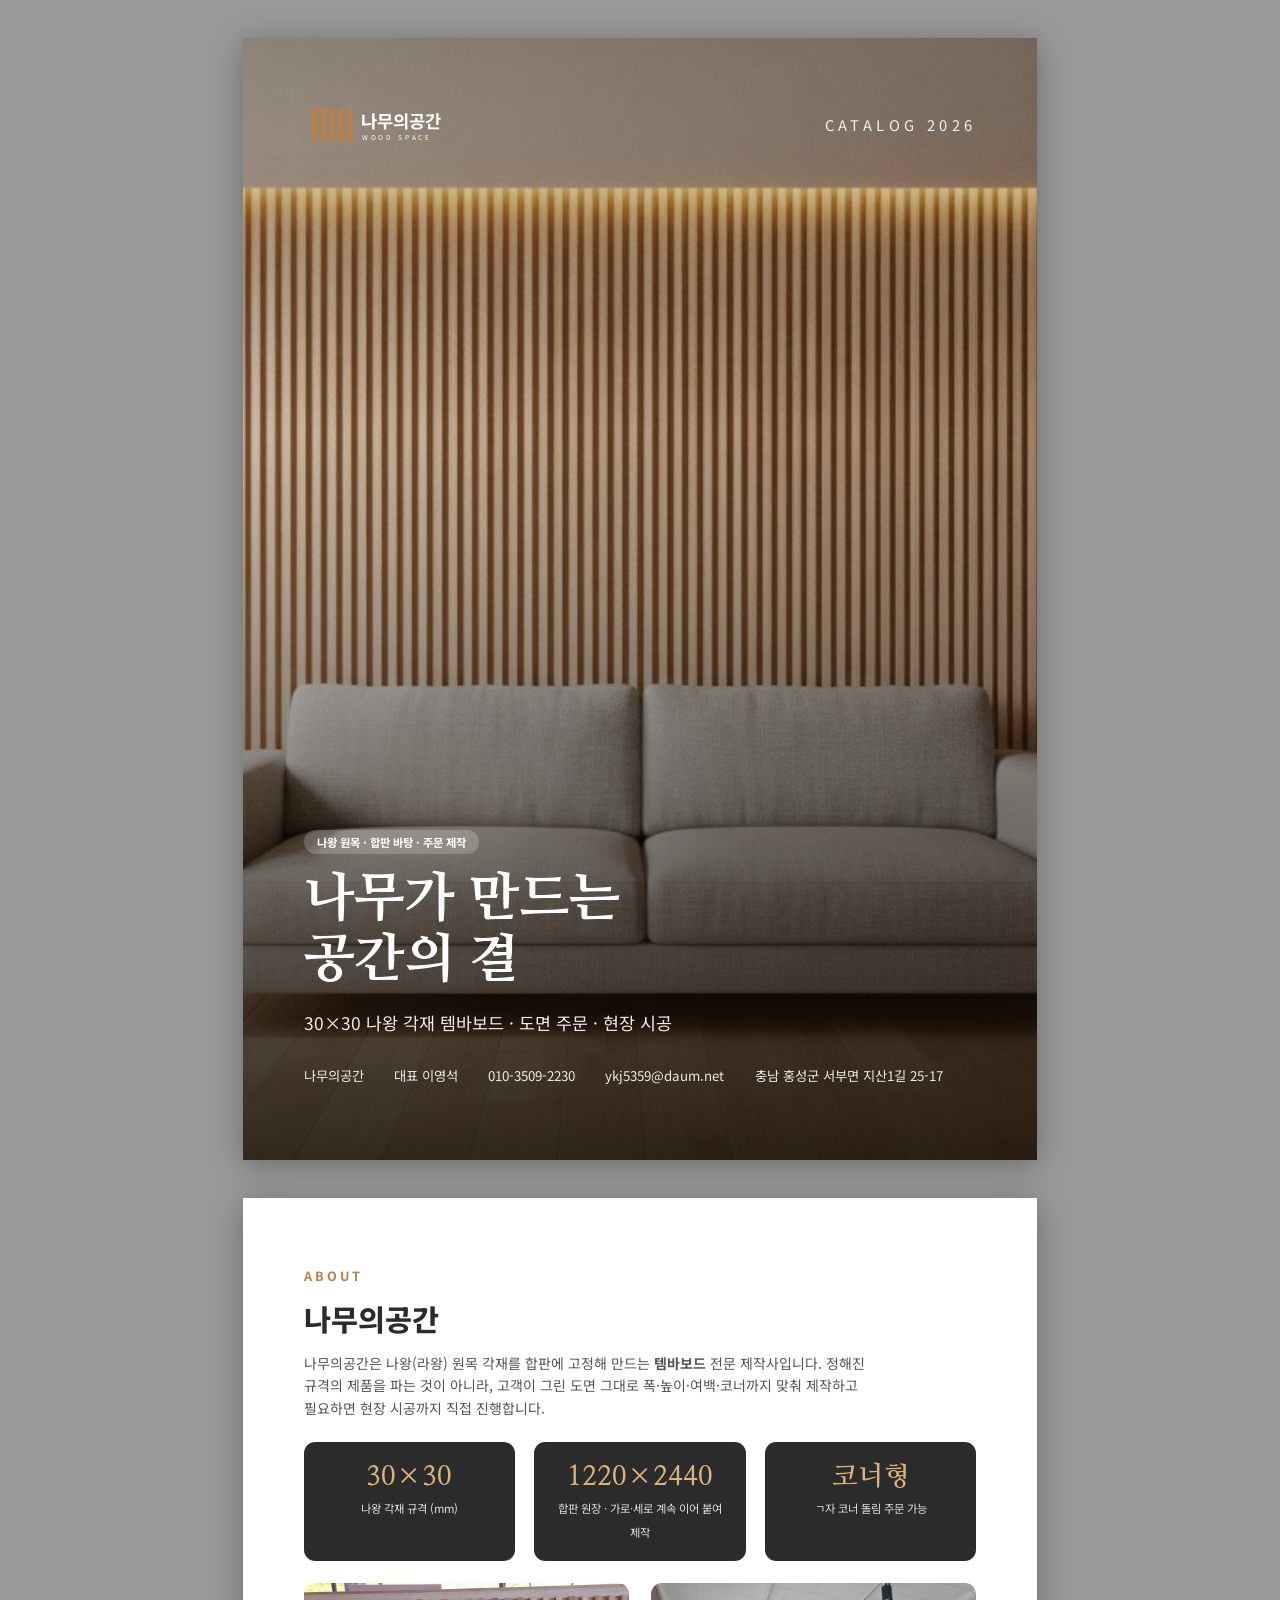
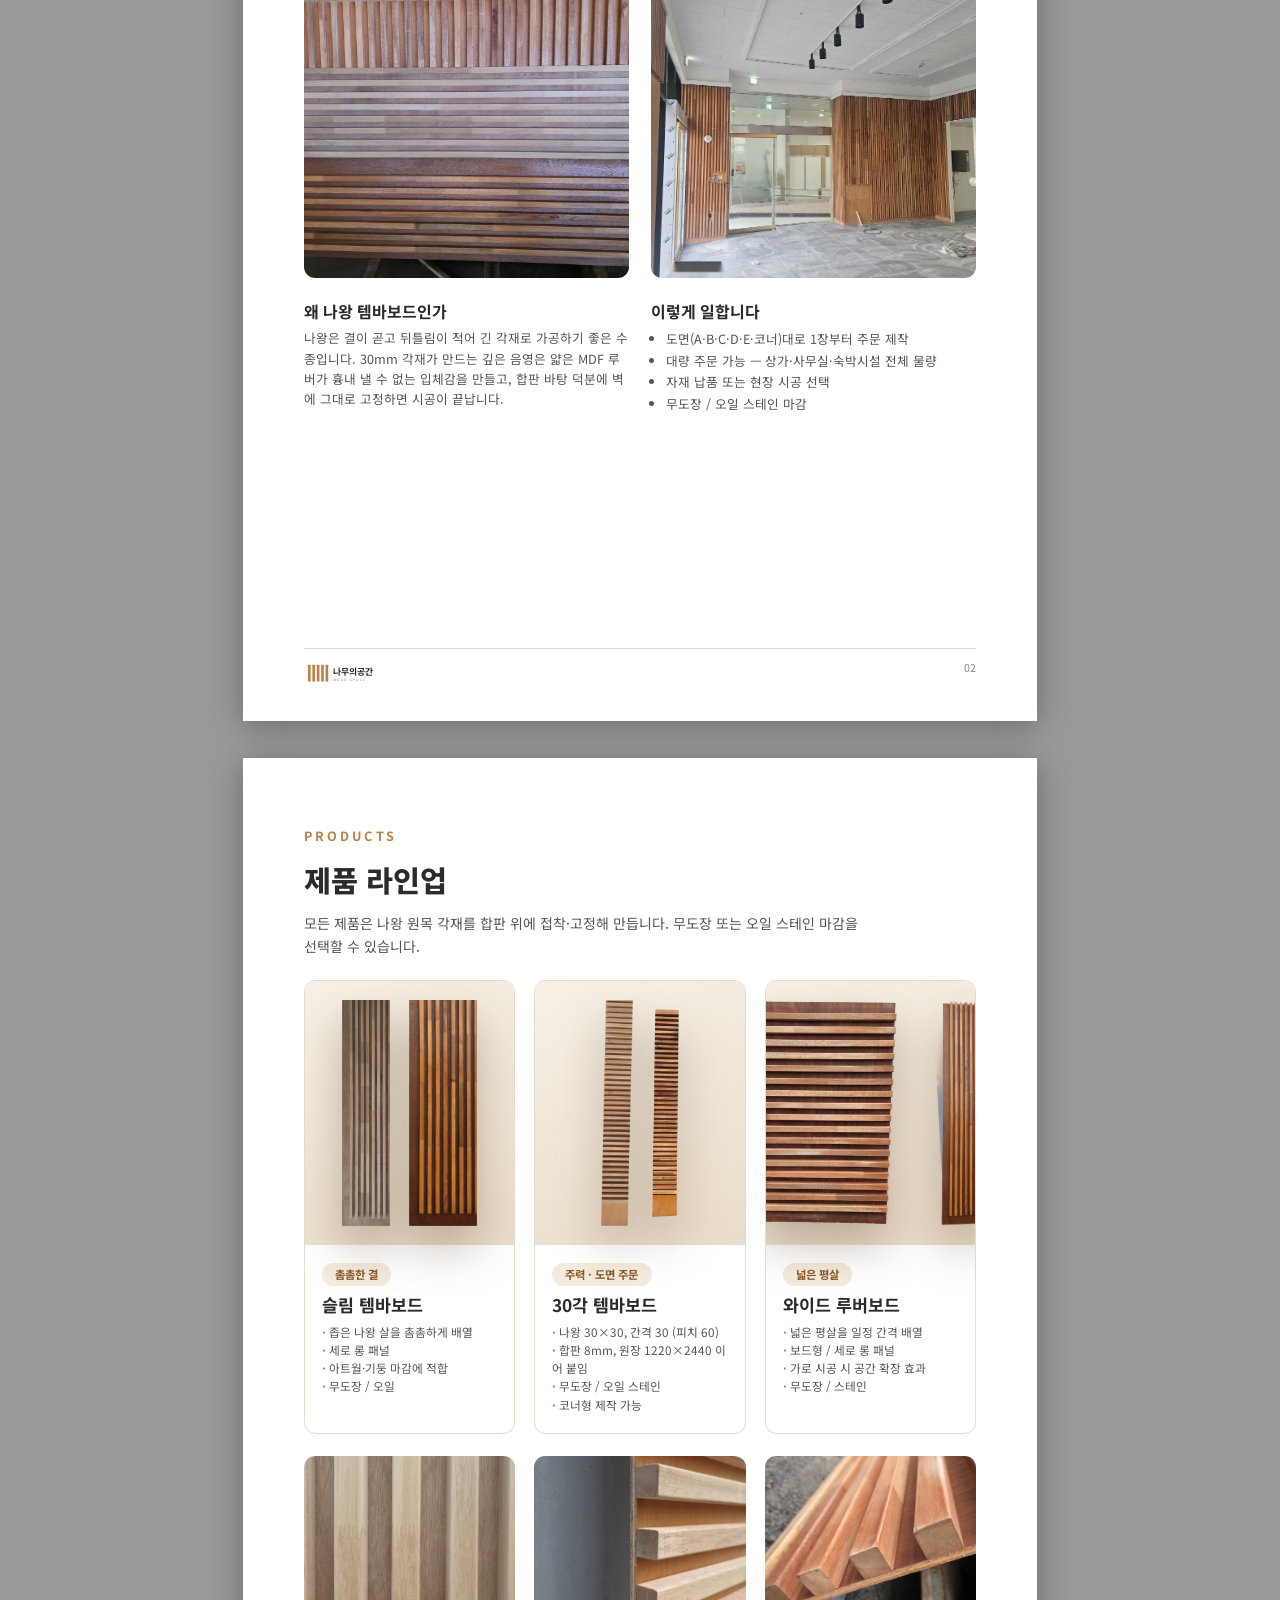
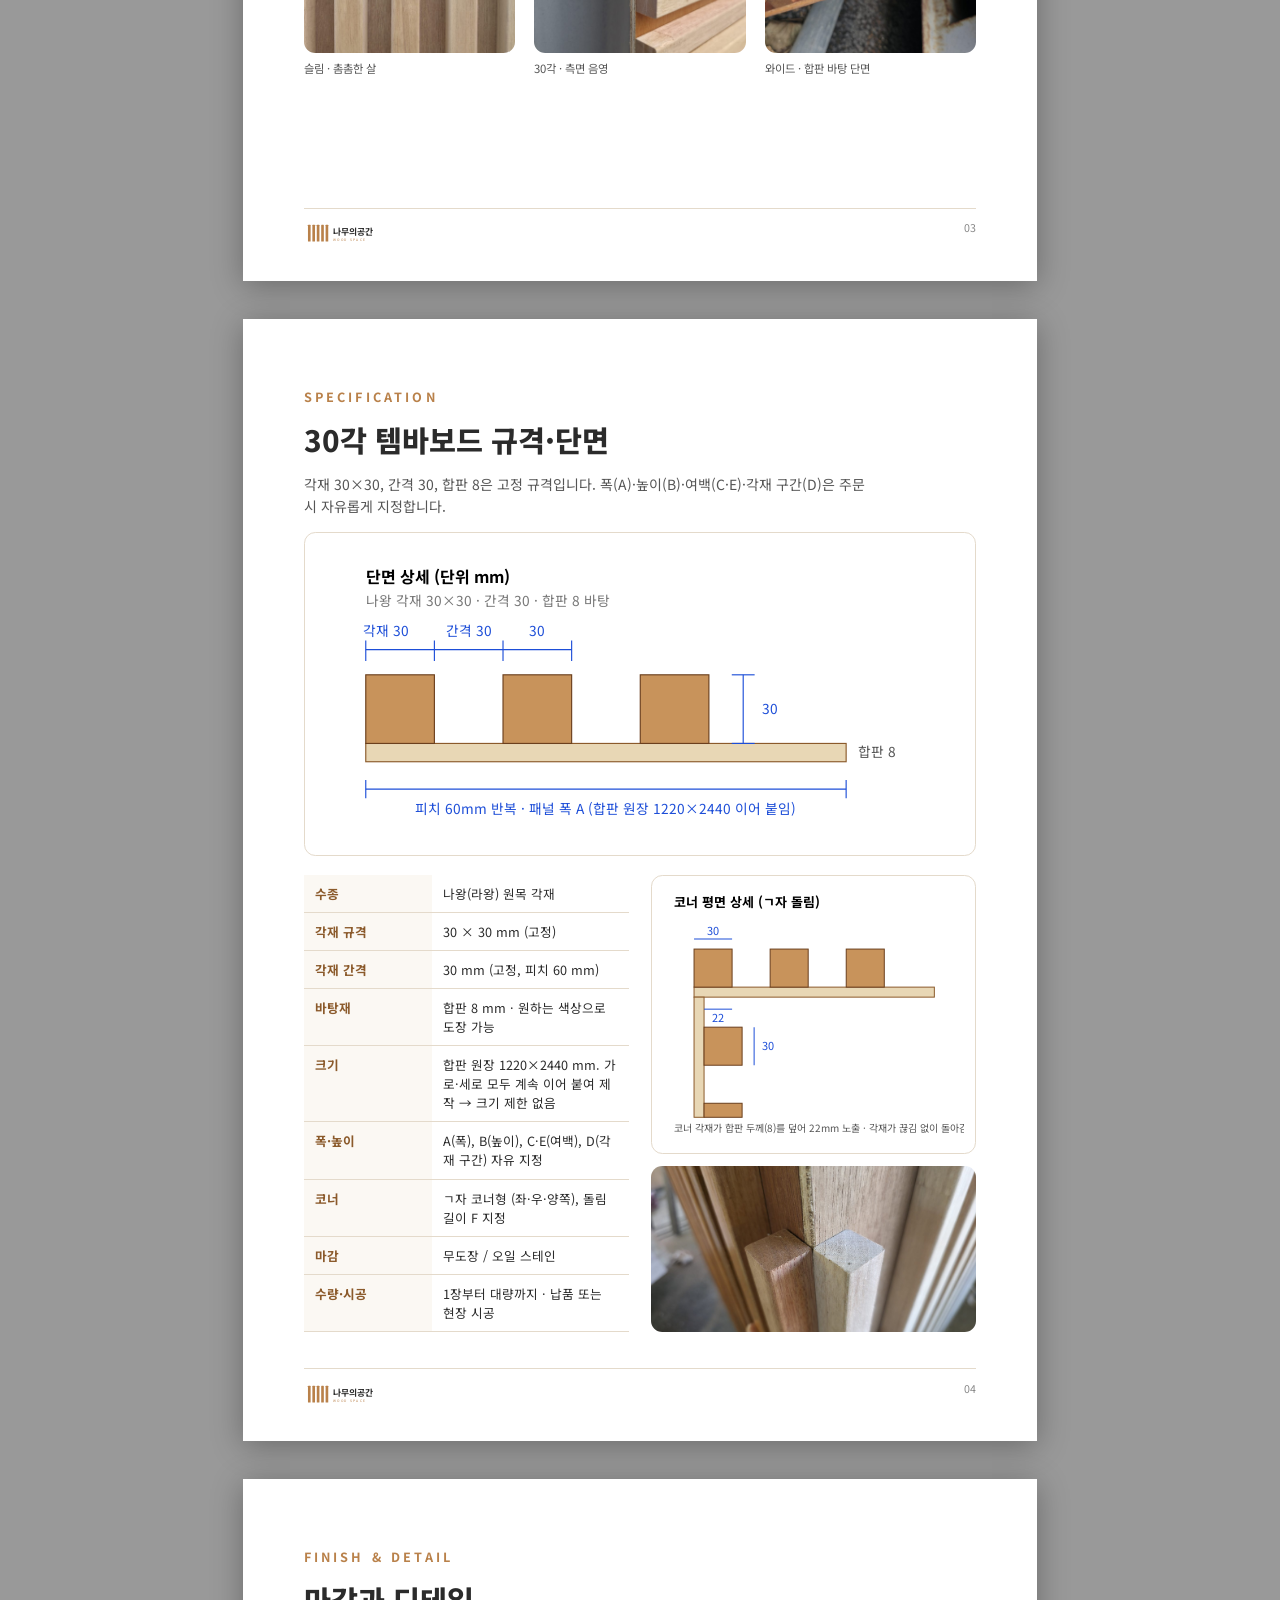
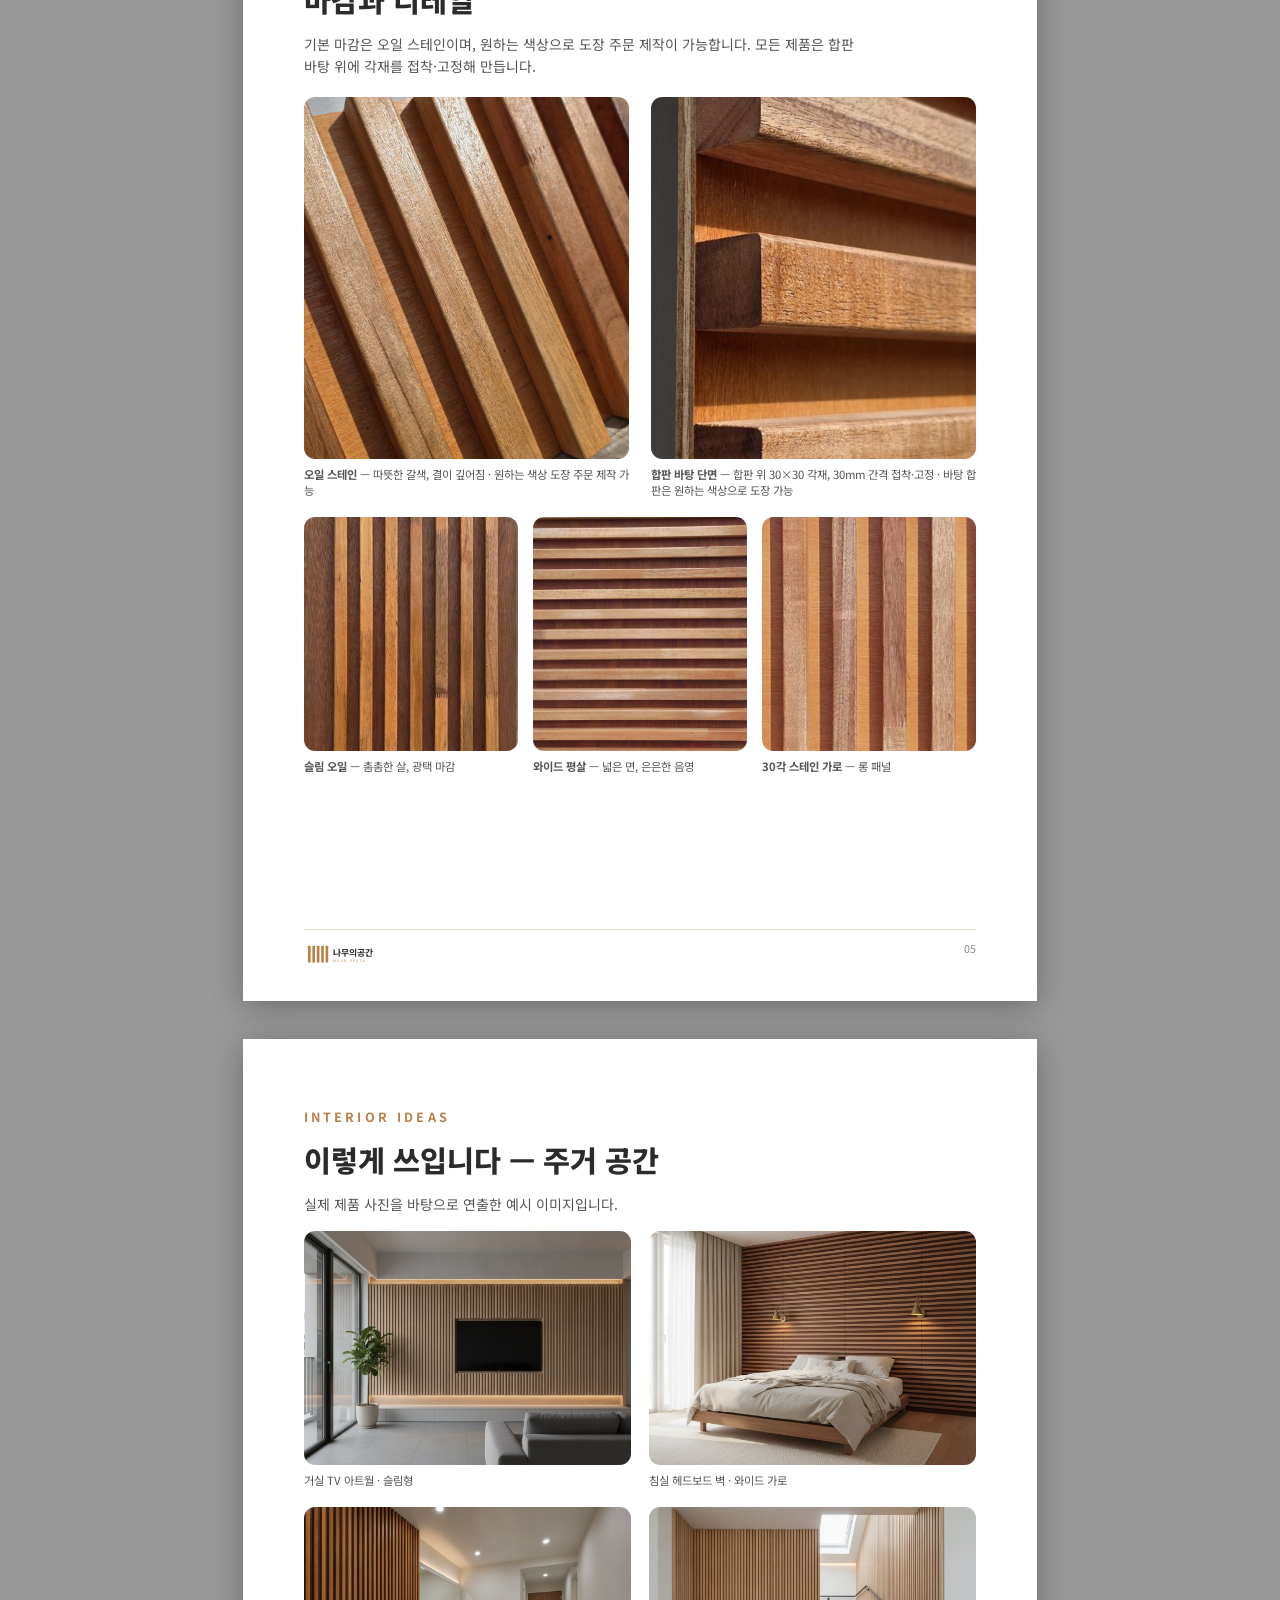
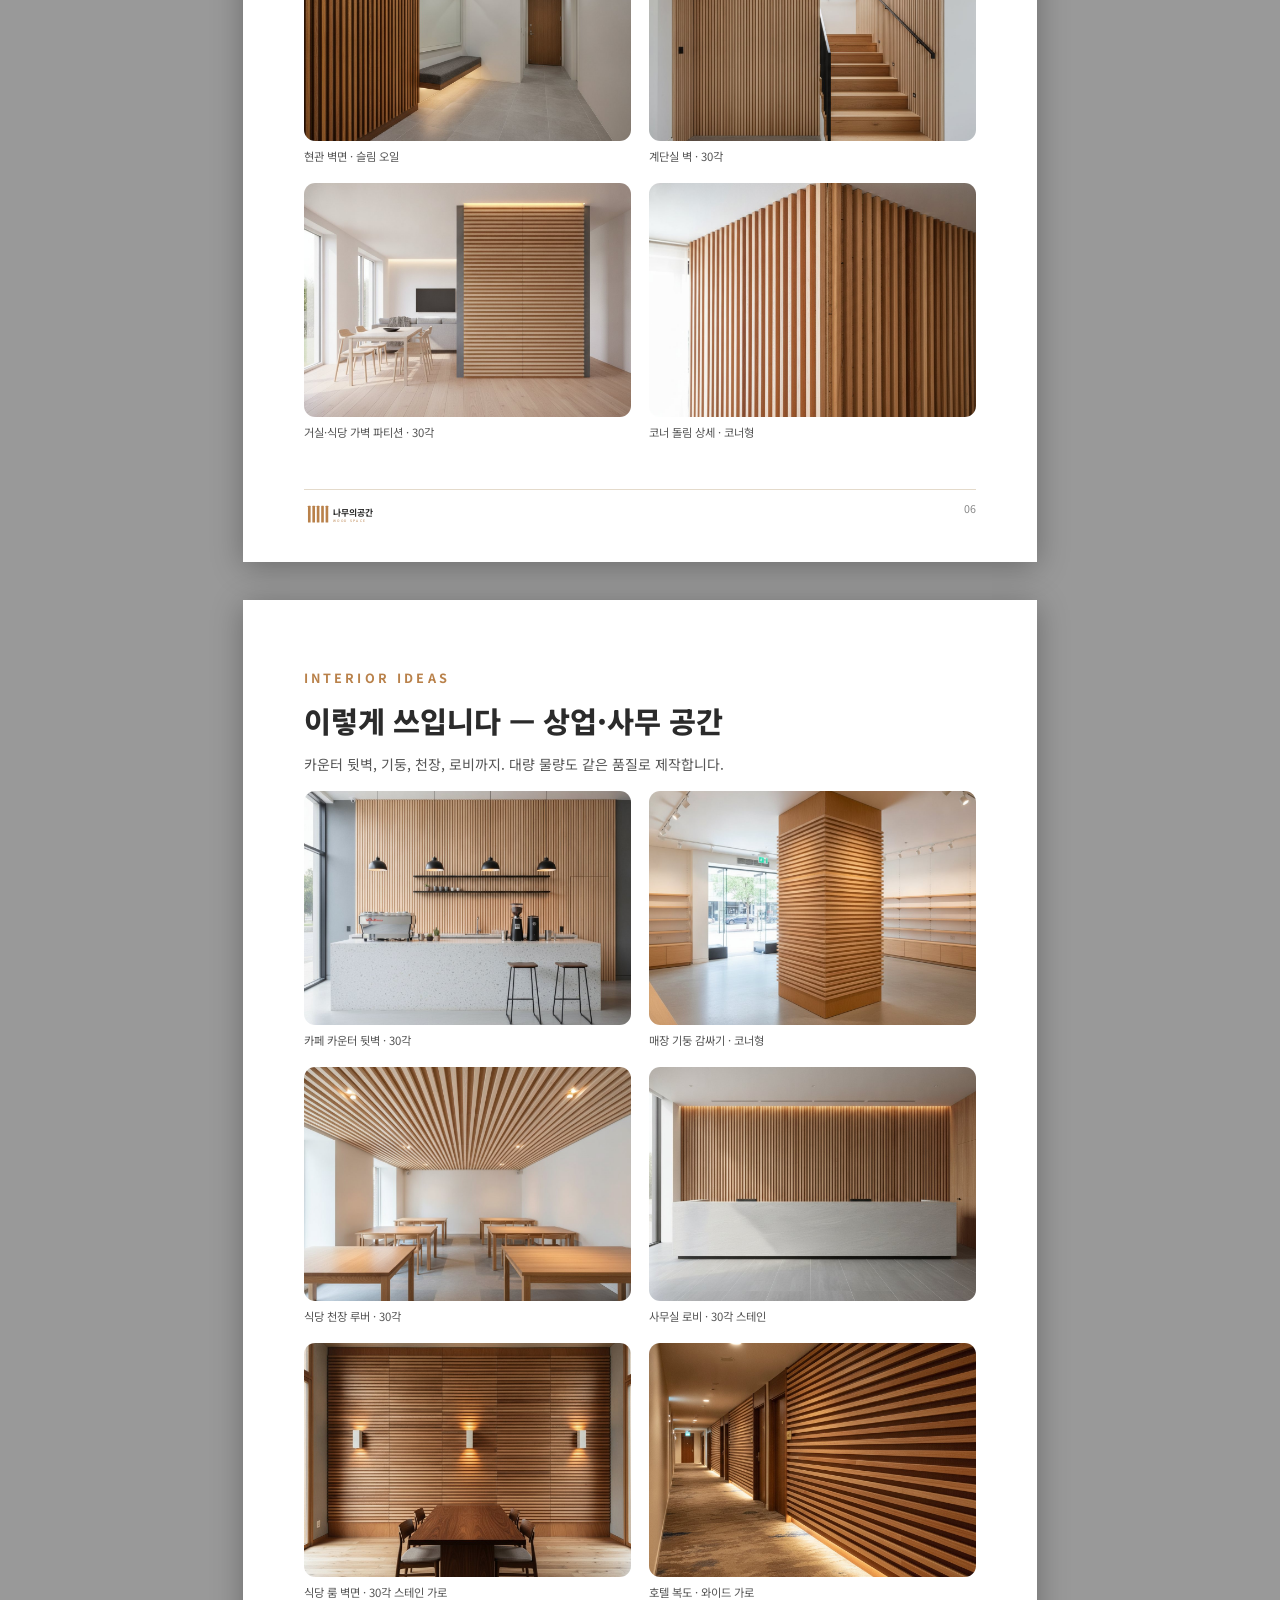
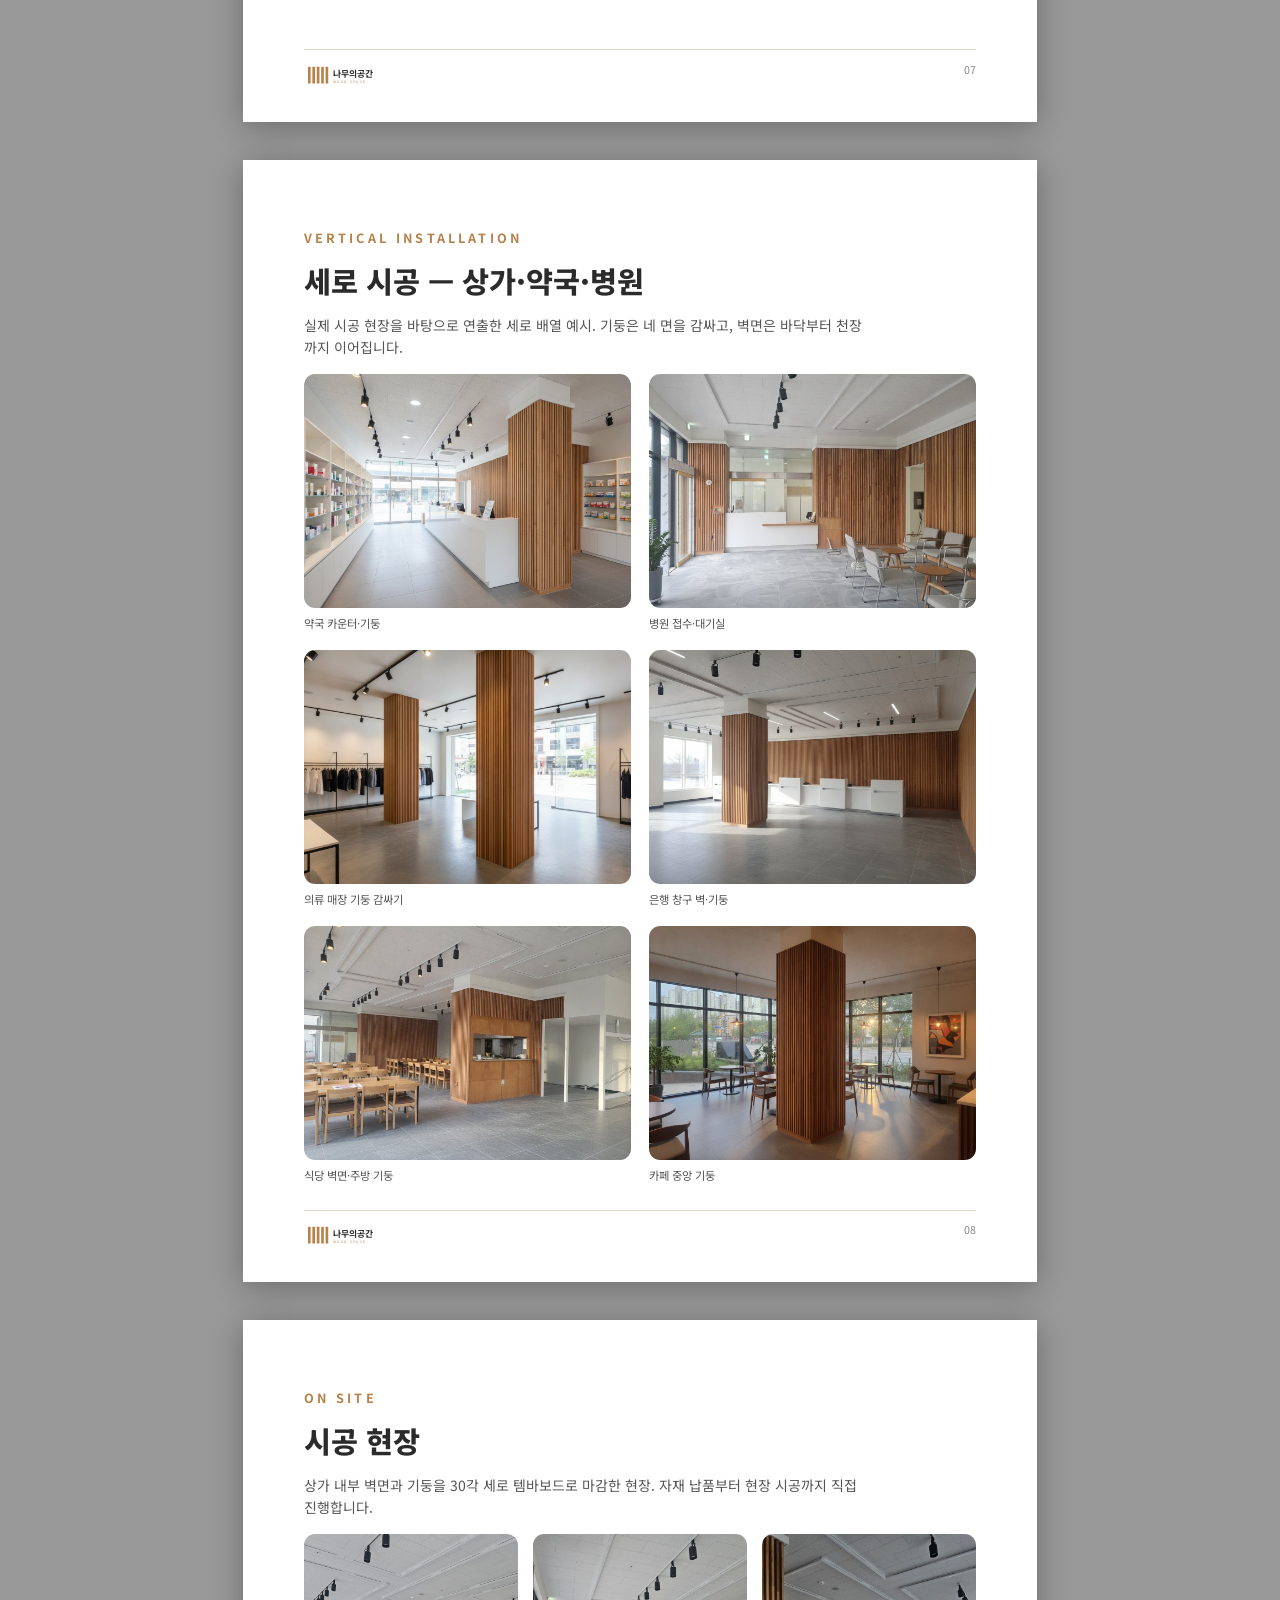
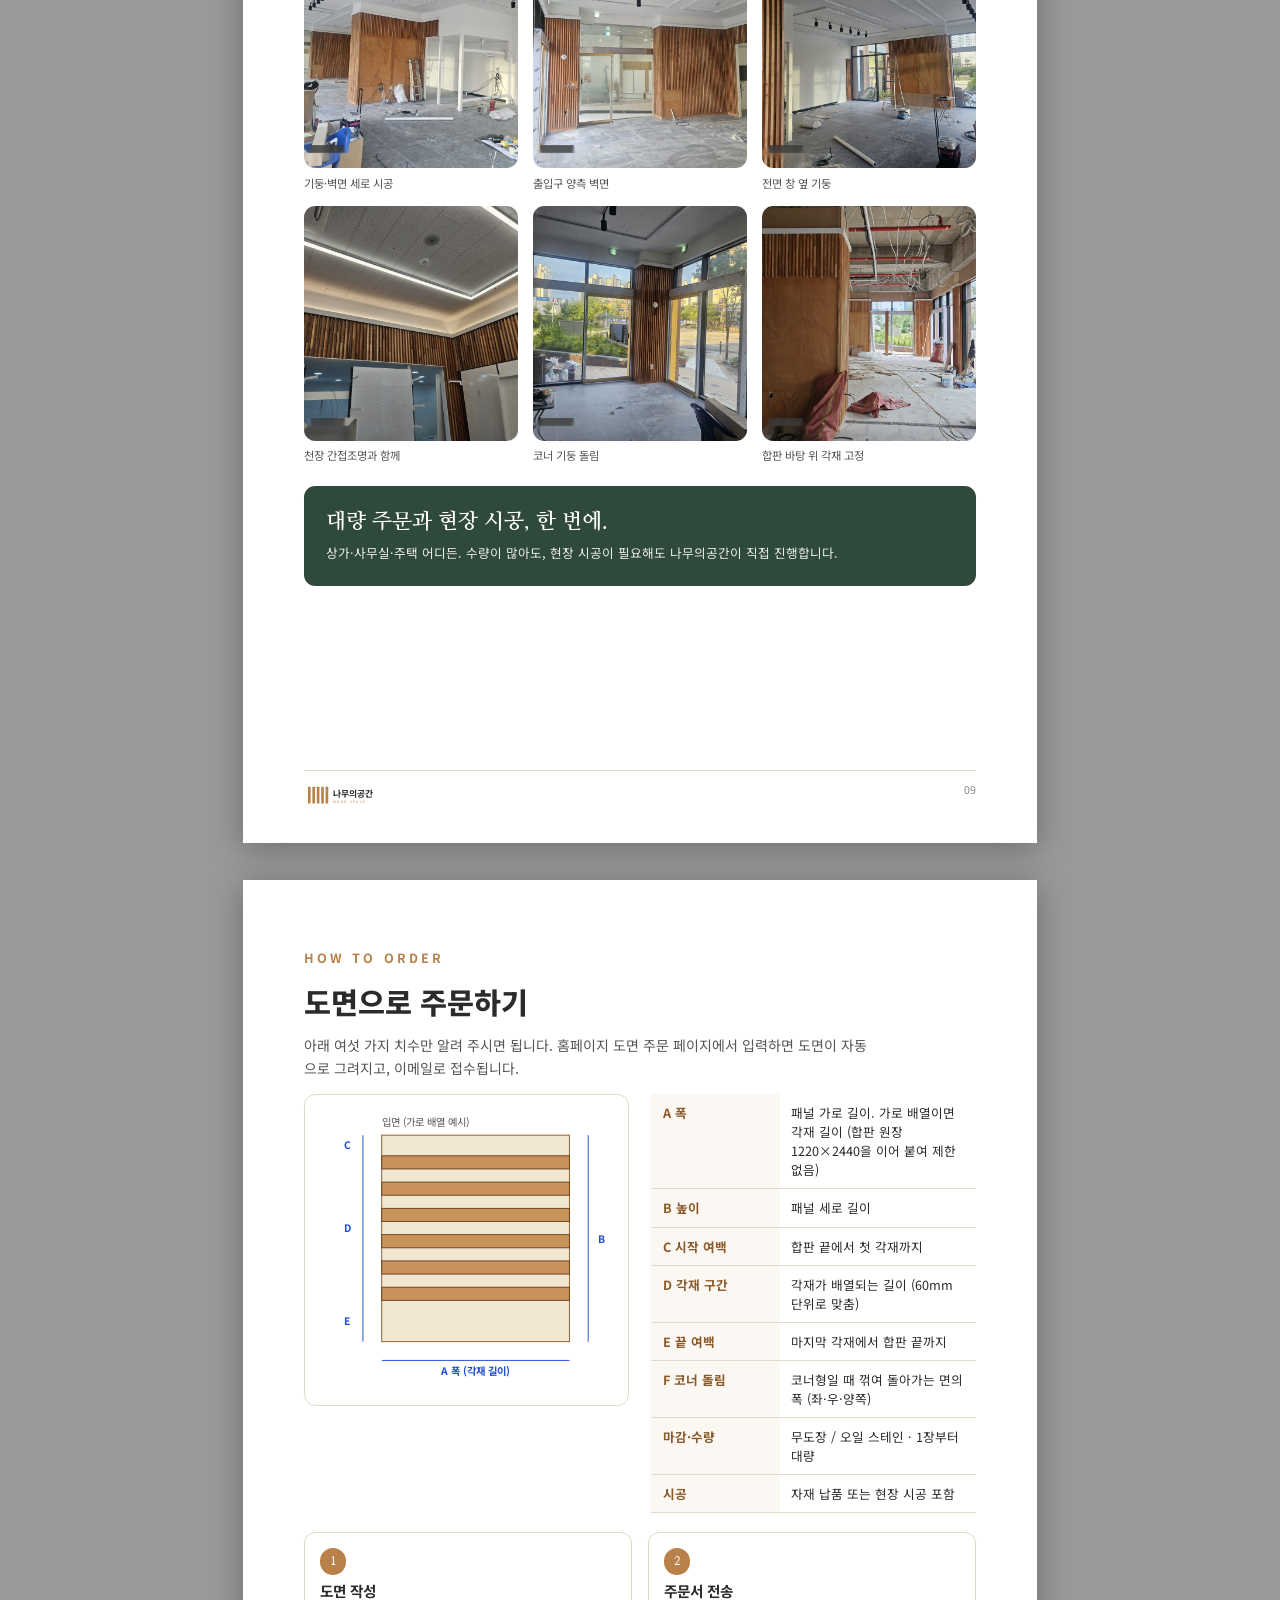
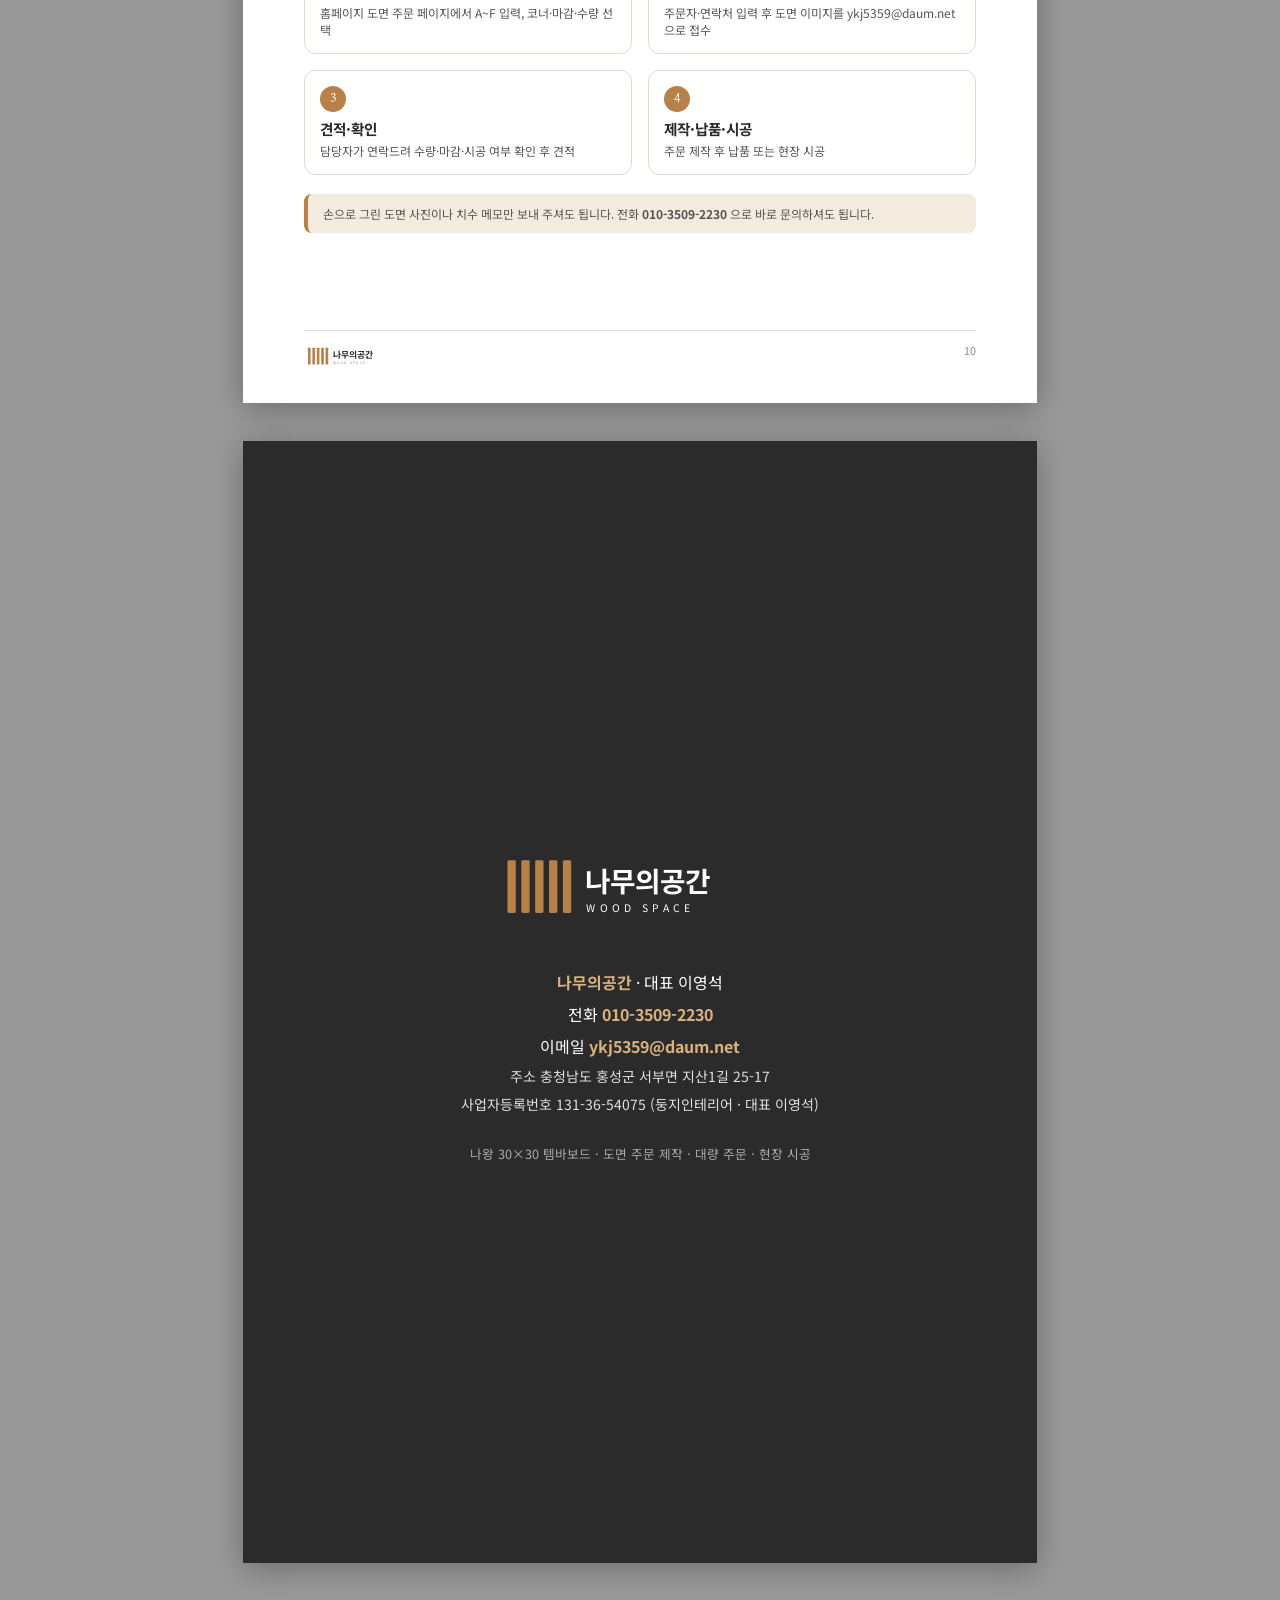
==== catalog/catalog.html @ c77020d9 "나무의공간 템바보드 홈페이지·도면 주문·카탈로그 초기 배포 Co-Authored-By: Claude Fable 5.1 <noreply@anthropic.com>" ====
<!DOCTYPE html>
<html lang="ko">
<head>
<meta charset="UTF-8">
<title>나무의공간 템바보드 카탈로그</title>
<link href="https://fonts.googleapis.com/css2?family=Noto+Sans+KR:wght@300;400;500;700;900&family=Nanum+Myeongjo:wght@400;700;800&display=swap" rel="stylesheet">
<style>
  :root { --wood: #B9814A; --wood-dark: #8B5A2B; --wood-light: #D9B27F; --ink: #2B2B2B; --ink-2: #555; --ink-3: #888; --bg: #FBF8F3; --bg-2: #F3EBDD; --line: #E4DACB; --green: #2F4A3A; }
  @page { size: A4; margin: 0; }
  * { box-sizing: border-box; }
  html, body { margin: 0; background: #999; font-family: 'Noto Sans KR', 'Malgun Gothic', sans-serif; color: var(--ink); -webkit-print-color-adjust: exact; print-color-adjust: exact; }
  .page { width: 210mm; height: 297mm; background: #fff; margin: 0 auto; position: relative; overflow: hidden; page-break-after: always; break-after: page; padding: 18mm 16mm 16mm; }
  .page:last-child { page-break-after: auto; }
  @media screen { .page { margin: 10mm auto; box-shadow: 0 5px 30px rgba(0,0,0,.3); } }
  h1, h2, h3, h4 { margin: 0; line-height: 1.25; }
  p { margin: 0 0 .7em; line-height: 1.6; }
  img { display: block; }
  .serif { font-family: 'Nanum Myeongjo', 'Batang', serif; }
  .eyebrow { color: var(--wood); font-size: 9.5pt; letter-spacing: .25em; font-weight: 700; margin-bottom: 4mm; }
  .title { font-size: 22pt; font-weight: 800; margin-bottom: 4mm; }
  .lead { font-size: 10.5pt; color: var(--ink-2); max-width: 150mm; }
  .foot { position: absolute; left: 16mm; right: 16mm; bottom: 9mm; display: flex; justify-content: space-between; font-size: 8pt; color: var(--ink-3); border-top: 1px solid var(--line); padding-top: 3mm; }
  .foot .logo svg { height: 7mm; width: auto; }
  .logo svg { display: block; }
  .tag { display: inline-block; padding: 1mm 3.5mm; border-radius: 99px; background: var(--bg-2); color: var(--wood-dark); font-size: 8.5pt; font-weight: 700; }

  /* cover */
  .cover { padding: 0; color: #fff; }
  .cover img.bg { position: absolute; inset: 0; width: 100%; height: 100%; object-fit: cover; }
  .cover .shade { position: absolute; inset: 0; background: linear-gradient(180deg, rgba(0,0,0,.25), rgba(0,0,0,.05) 35%, rgba(20,12,5,.85)); }
  .cover .top { position: absolute; top: 16mm; left: 16mm; right: 16mm; display: flex; justify-content: space-between; align-items: center; }
  .cover .top .logo svg { height: 14mm; width: auto; }
  .cover .top .logo svg text { fill: #fff; }
  .cover .bottom { position: absolute; left: 16mm; right: 16mm; bottom: 20mm; }
  .cover h1 { font-size: 40pt; font-weight: 800; line-height: 1.15; }
  .cover .sub { font-size: 13pt; margin: 5mm 0 8mm; opacity: .92; }
  .cover .meta { display: flex; gap: 8mm; font-size: 10pt; opacity: .9; }
  .cover .year { font-size: 11pt; letter-spacing: .3em; opacity: .9; }

  .grid2 { display: grid; grid-template-columns: 1fr 1fr; gap: 6mm; }
  .grid3 { display: grid; grid-template-columns: 1fr 1fr 1fr; gap: 5mm; }
  .stat { background: var(--ink); color: #fff; border-radius: 3mm; padding: 5mm; text-align: center; }
  .stat b { display: block; font-size: 20pt; color: var(--wood-light); font-family: 'Nanum Myeongjo', serif; }
  .stat span { font-size: 8.5pt; opacity: .85; }
  .card { border: 1px solid var(--line); border-radius: 3mm; overflow: hidden; }
  .card .pic { background: linear-gradient(160deg, #F7F1E7, #E9DCC8); height: 70mm; display: flex; align-items: center; justify-content: center; gap: 5mm; padding: 5mm; }
  .card .pic img { max-height: 100%; width: auto; filter: drop-shadow(0 6mm 6mm rgba(60,30,0,.28)); }
  .card .body { padding: 4mm 4.5mm 5mm; }
  .card h3 { font-size: 13pt; margin: 2mm 0 2mm; }
  .card ul { margin: 0; padding: 0; list-style: none; font-size: 8.8pt; color: var(--ink-2); line-height: 1.55; }
  .card li::before { content: '· '; color: var(--wood); font-weight: 700; }
  table.spec { width: 100%; border-collapse: collapse; font-size: 9.5pt; }
  table.spec th, table.spec td { text-align: left; padding: 2.4mm 3mm; border-bottom: 1px solid var(--line); vertical-align: top; }
  table.spec th { width: 34mm; color: var(--wood-dark); font-weight: 700; background: var(--bg); }
  .photo { border-radius: 3mm; overflow: hidden; background: #eee; }
  .photo img { width: 100%; height: 100%; object-fit: cover; }
  figure { margin: 0; }
  figcaption { font-size: 8.5pt; color: var(--ink-2); margin-top: 1.8mm; }
  .gal { display: grid; grid-template-columns: 1fr 1fr; gap: 5mm; }
  .gal .photo { height: 62mm; }
  .gal3 { display: grid; grid-template-columns: 1fr 1fr 1fr; gap: 4mm; }
  .gal3 .photo { height: 62mm; }
  .steps { display: grid; grid-template-columns: 1fr 1fr; gap: 4mm; }
  .step { border: 1px solid var(--line); border-radius: 3mm; padding: 4mm; font-size: 9pt; color: var(--ink-2); }
  .step b { display: inline-grid; place-items: center; width: 7mm; height: 7mm; border-radius: 50%; background: var(--wood); color: #fff; margin-bottom: 2mm; font-family: 'Nanum Myeongjo', serif; }
  .step h4 { font-size: 11pt; color: var(--ink); margin-bottom: 1mm; }
  .note { background: var(--bg-2); border-left: 1.2mm solid var(--wood); padding: 3mm 4mm; border-radius: 2mm; font-size: 9pt; color: var(--ink-2); }
  .band { background: var(--green); color: #fff; border-radius: 3mm; padding: 6mm; }
  .band h3 { font-family: 'Nanum Myeongjo', serif; font-size: 16pt; margin-bottom: 2mm; }
  .band p { font-size: 9.5pt; opacity: .9; margin: 0; }
  .back { background: var(--ink); color: #fff; display: flex; flex-direction: column; justify-content: center; align-items: center; text-align: center; }
  .back .logo svg { height: 22mm; width: auto; }
  .back .logo svg text { fill: #fff; }
  .back .ct { font-size: 12pt; margin-top: 10mm; line-height: 2; }
  .back .ct b { color: var(--wood-light); }
</style>
</head>
<body>

<!-- 1. 표지 -->
<section class="page cover">
  <img class="bg" src="../site/img/interior/hero.jpg" alt="">
  <div class="shade"></div>
  <div class="top"><div class="logo" data-logo></div><div class="year">CATALOG 2026</div></div>
  <div class="bottom">
    <div class="tag" style="background:rgba(255,255,255,.2);color:#fff">나왕 원목 · 합판 바탕 · 주문 제작</div>
    <h1 class="serif" style="margin-top:4mm">나무가 만드는<br>공간의 결</h1>
    <div class="sub">30×30 나왕 각재 템바보드 · 도면 주문 · 현장 시공</div>
    <div class="meta"><span>나무의공간</span><span>대표 이영석</span><span>010-3509-2230</span><span>ykj5359@daum.net</span><span>충남 홍성군 서부면 지산1길 25-17</span></div>
  </div>
</section>

<!-- 2. 소개 -->
<section class="page">
  <div class="eyebrow">ABOUT</div>
  <h2 class="title">나무의공간</h2>
  <p class="lead">나무의공간은 나왕(라왕) 원목 각재를 합판에 고정해 만드는 <b>템바보드</b> 전문 제작사입니다. 정해진 규격의 제품을 파는 것이 아니라, 고객이 그린 도면 그대로 폭·높이·여백·코너까지 맞춰 제작하고 필요하면 현장 시공까지 직접 진행합니다.</p>
  <div class="grid3" style="margin:6mm 0">
    <div class="stat"><b>30×30</b><span>나왕 각재 규격 (mm)</span></div>
    <div class="stat"><b>1220×2440</b><span>합판 원장 · 가로·세로 계속 이어 붙여 제작</span></div>
    <div class="stat"><b>코너형</b><span>ㄱ자 코너 돌림 주문 가능</span></div>
  </div>
  <div class="grid2" style="margin-top:4mm">
    <div class="photo" style="height:78mm"><img src="../site/img/detail/factory_stack1.jpg" alt=""></div>
    <div class="photo" style="height:78mm"><img src="../site/img/site/site02.jpg" alt=""></div>
  </div>
  <div class="grid2" style="margin-top:6mm">
    <div>
      <h3 style="font-size:12pt;margin-bottom:2mm">왜 나왕 템바보드인가</h3>
      <p style="font-size:9.5pt;color:var(--ink-2)">나왕은 결이 곧고 뒤틀림이 적어 긴 각재로 가공하기 좋은 수종입니다. 30mm 각재가 만드는 깊은 음영은 얇은 MDF 루버가 흉내 낼 수 없는 입체감을 만들고, 합판 바탕 덕분에 벽에 그대로 고정하면 시공이 끝납니다.</p>
    </div>
    <div>
      <h3 style="font-size:12pt;margin-bottom:2mm">이렇게 일합니다</h3>
      <ul style="font-size:9.5pt;color:var(--ink-2);margin:0;padding-left:4mm;line-height:1.7">
        <li>도면(A·B·C·D·E·코너)대로 1장부터 주문 제작</li>
        <li>대량 주문 가능 — 상가·사무실·숙박시설 전체 물량</li>
        <li>자재 납품 또는 현장 시공 선택</li>
        <li>무도장 / 오일 스테인 마감</li>
      </ul>
    </div>
  </div>
  <div class="foot"><div class="logo" data-logo></div><span>02</span></div>
</section>

<!-- 3. 라인업 -->
<section class="page">
  <div class="eyebrow">PRODUCTS</div>
  <h2 class="title">제품 라인업</h2>
  <p class="lead">모든 제품은 나왕 원목 각재를 합판 위에 접착·고정해 만듭니다. 무도장 또는 오일 스테인 마감을 선택할 수 있습니다.</p>
  <div class="grid3" style="margin-top:6mm">
    <div class="card">
      <div class="pic"><img src="../site/img/product/slim_v_natural.png" alt="" style="height:100%"><img src="../site/img/product/slim_v_oil.png" alt="" style="height:100%"></div>
      <div class="body"><span class="tag">촘촘한 결</span><h3>슬림 템바보드</h3>
        <ul><li>좁은 나왕 살을 촘촘하게 배열</li><li>세로 롱 패널</li><li>아트월·기둥 마감에 적합</li><li>무도장 / 오일</li></ul></div>
    </div>
    <div class="card">
      <div class="pic"><img src="../site/img/product/sq30_v_long.png" alt="" style="height:100%"><img src="../site/img/product/sq30_v_stain.png" alt="" style="height:92%"></div>
      <div class="body"><span class="tag">주력 · 도면 주문</span><h3>30각 템바보드</h3>
        <ul><li>나왕 30×30, 간격 30 (피치 60)</li><li>합판 8mm, 원장 1220×2440 이어 붙임</li><li>무도장 / 오일 스테인</li><li>코너형 제작 가능</li></ul></div>
    </div>
    <div class="card">
      <div class="pic"><img src="../site/img/product/wide_board.png" alt="" style="height:100%"><img src="../site/img/product/wide_v_long.png" alt="" style="height:100%"></div>
      <div class="body"><span class="tag">넓은 평살</span><h3>와이드 루버보드</h3>
        <ul><li>넓은 평살을 일정 간격 배열</li><li>보드형 / 세로 롱 패널</li><li>가로 시공 시 공간 확장 효과</li><li>무도장 / 스테인</li></ul></div>
    </div>
  </div>
  <div class="grid3" style="margin-top:6mm">
    <figure><div class="photo" style="height:52mm"><img src="../site/img/detail/slim_tex1.jpg" alt=""></div><figcaption>슬림 · 촘촘한 살</figcaption></figure>
    <figure><div class="photo" style="height:52mm"><img src="../site/img/detail/sq30_side3.jpg" alt=""></div><figcaption>30각 · 측면 음영</figcaption></figure>
    <figure><div class="photo" style="height:52mm"><img src="../site/img/detail/wide_section.jpg" alt=""></div><figcaption>와이드 · 합판 바탕 단면</figcaption></figure>
  </div>
  <div class="foot"><div class="logo" data-logo></div><span>03</span></div>
</section>

<!-- 4. 30각 상세 -->
<section class="page">
  <div class="eyebrow">SPECIFICATION</div>
  <h2 class="title">30각 템바보드 규격·단면</h2>
  <p class="lead">각재 30×30, 간격 30, 합판 8은 고정 규격입니다. 폭(A)·높이(B)·여백(C·E)·각재 구간(D)은 주문 시 자유롭게 지정합니다.</p>
  <div style="border:1px solid var(--line);border-radius:3mm;padding:4mm;margin-top:4mm">
    <svg viewBox="0 0 560 250" width="100%" font-family="Noto Sans KR, sans-serif" font-size="12">
      <rect x="40" y="170" width="420" height="16" fill="#E8D7B5" stroke="#8B5A2B"/><text x="470" y="182" fill="#555">합판 8</text>
      <g fill="#C8935B" stroke="#6B3F1D"><rect x="40" y="110" width="60" height="60"/><rect x="160" y="110" width="60" height="60"/><rect x="280" y="110" width="60" height="60"/></g>
      <g stroke="#1d4ed8" stroke-width="1" fill="#1d4ed8">
        <line x1="40" y1="80" x2="40" y2="98"/><line x1="100" y1="80" x2="100" y2="98"/><line x1="160" y1="80" x2="160" y2="98"/><line x1="220" y1="80" x2="220" y2="98"/><line x1="40" y1="88" x2="220" y2="88"/>
        <text x="58" y="76" text-anchor="middle" stroke="none">각재 30</text><text x="130" y="76" text-anchor="middle" stroke="none">간격 30</text><text x="190" y="76" text-anchor="middle" stroke="none">30</text>
        <line x1="370" y1="110" x2="370" y2="170"/><line x1="360" y1="110" x2="380" y2="110"/><line x1="360" y1="170" x2="380" y2="170"/><text x="386" y="144" stroke="none">30</text>
        <line x1="40" y1="210" x2="460" y2="210"/><line x1="40" y1="202" x2="40" y2="218"/><line x1="460" y1="202" x2="460" y2="218"/>
        <text x="250" y="232" text-anchor="middle" stroke="none">피치 60mm 반복 · 패널 폭 A (합판 원장 1220×2440 이어 붙임)</text>
      </g>
      <text x="40" y="30" font-size="14" font-weight="700">단면 상세 (단위 mm)</text><text x="40" y="50" fill="#777">나왕 각재 30×30 · 간격 30 · 합판 8 바탕</text>
    </svg>
  </div>
  <div class="grid2" style="margin-top:5mm">
    <table class="spec">
      <tr><th>수종</th><td>나왕(라왕) 원목 각재</td></tr>
      <tr><th>각재 규격</th><td>30 × 30 mm (고정)</td></tr>
      <tr><th>각재 간격</th><td>30 mm (고정, 피치 60 mm)</td></tr>
      <tr><th>바탕재</th><td>합판 8 mm · 원하는 색상으로 도장 가능</td></tr>
      <tr><th>크기</th><td>합판 원장 1220×2440 mm. 가로·세로 모두 계속 이어 붙여 제작 → 크기 제한 없음</td></tr>
      <tr><th>폭·높이</th><td>A(폭), B(높이), C·E(여백), D(각재 구간) 자유 지정</td></tr>
      <tr><th>코너</th><td>ㄱ자 코너형 (좌·우·양쪽), 돌림 길이 F 지정</td></tr>
      <tr><th>마감</th><td>무도장 / 오일 스테인</td></tr>
      <tr><th>수량·시공</th><td>1장부터 대량까지 · 납품 또는 현장 시공</td></tr>
    </table>
    <div>
      <div style="border:1px solid var(--line);border-radius:3mm;padding:3mm">
        <svg viewBox="0 0 300 250" width="100%" font-family="Noto Sans KR, sans-serif" font-size="11">
          <text x="10" y="20" font-size="13" font-weight="700">코너 평면 상세 (ㄱ자 돌림)</text>
          <rect x="30" y="100" width="240" height="10" fill="#E8D7B5" stroke="#8B5A2B"/>
          <rect x="30" y="110" width="10" height="120" fill="#E8D7B5" stroke="#8B5A2B"/>
          <g fill="#C8935B" stroke="#6B3F1D"><rect x="30" y="62" width="38" height="38"/><rect x="106" y="62" width="38" height="38"/><rect x="182" y="62" width="38" height="38"/><rect x="40" y="140" width="38" height="38"/><rect x="40" y="216" width="38" height="14"/></g>
          <g stroke="#1d4ed8" fill="#1d4ed8"><line x1="40" y1="122" x2="68" y2="122"/><text x="54" y="135" text-anchor="middle" stroke="none">22</text><line x1="30" y1="52" x2="68" y2="52"/><text x="49" y="48" text-anchor="middle" stroke="none">30</text><line x1="90" y1="140" x2="90" y2="178"/><text x="98" y="163" stroke="none">30</text></g>
          <text x="10" y="245" fill="#555" font-size="10">코너 각재가 합판 두께(8)를 덮어 22mm 노출 · 각재가 끊김 없이 돌아감</text>
        </svg>
      </div>
      <div class="photo" style="height:44mm;margin-top:3mm"><img src="../site/img/detail/corner_joint2.jpg" alt=""></div>
    </div>
  </div>
  <div class="foot"><div class="logo" data-logo></div><span>04</span></div>
</section>

<!-- 5. 마감 · 디테일 -->
<section class="page">
  <div class="eyebrow">FINISH & DETAIL</div>
  <h2 class="title">마감과 디테일</h2>
  <p class="lead">기본 마감은 오일 스테인이며, 원하는 색상으로 도장 주문 제작이 가능합니다. 모든 제품은 합판 바탕 위에 각재를 접착·고정해 만듭니다.</p>
  <div class="grid2" style="margin-top:5mm">
    <figure><div class="photo" style="height:96mm"><img src="../site/img/detail/sq30_stain_tex1.jpg" alt=""></div><figcaption><b>오일 스테인</b> — 따뜻한 갈색, 결이 깊어짐 · 원하는 색상 도장 주문 제작 가능</figcaption></figure>
    <figure><div class="photo" style="height:96mm"><img src="../site/img/detail/crop_sq30_section.jpg" alt=""></div><figcaption><b>합판 바탕 단면</b> — 합판 위 30×30 각재, 30mm 간격 접착·고정 · 바탕 합판은 원하는 색상으로 도장 가능</figcaption></figure>
  </div>
  <div class="gal3" style="margin-top:5mm">
    <figure><div class="photo"><img src="../site/img/detail/crop_slim_oil.jpg" alt=""></div><figcaption><b>슬림 오일</b> — 촘촘한 살, 광택 마감</figcaption></figure>
    <figure><div class="photo"><img src="../site/img/detail/crop_wide_board.jpg" alt=""></div><figcaption><b>와이드 평살</b> — 넓은 면, 은은한 음영</figcaption></figure>
    <figure><div class="photo"><img src="../site/img/detail/crop_sq30_stain_h.jpg" alt=""></div><figcaption><b>30각 스테인 가로</b> — 롱 패널</figcaption></figure>
  </div>
  <div class="foot"><div class="logo" data-logo></div><span>05</span></div>
</section>

<!-- 6. 연출 1 -->
<section class="page">
  <div class="eyebrow">INTERIOR IDEAS</div>
  <h2 class="title">이렇게 쓰입니다 — 주거 공간</h2>
  <p class="lead">실제 제품 사진을 바탕으로 연출한 예시 이미지입니다.</p>
  <div class="gal" style="margin-top:4mm">
    <figure><div class="photo"><img src="../site/img/interior/living_tv.jpg" alt=""></div><figcaption>거실 TV 아트월 · 슬림형</figcaption></figure>
    <figure><div class="photo"><img src="../site/img/interior/bedroom_head.jpg" alt=""></div><figcaption>침실 헤드보드 벽 · 와이드 가로</figcaption></figure>
    <figure><div class="photo"><img src="../site/img/interior/entrance.jpg" alt=""></div><figcaption>현관 벽면 · 슬림 오일</figcaption></figure>
    <figure><div class="photo"><img src="../site/img/interior/stairs.jpg" alt=""></div><figcaption>계단실 벽 · 30각</figcaption></figure>
    <figure><div class="photo"><img src="../site/img/interior/partition.jpg" alt=""></div><figcaption>거실·식당 가벽 파티션 · 30각</figcaption></figure>
    <figure><div class="photo"><img src="../site/img/interior/corner_detail.jpg" alt=""></div><figcaption>코너 돌림 상세 · 코너형</figcaption></figure>
  </div>
  <div class="foot"><div class="logo" data-logo></div><span>06</span></div>
</section>

<!-- 7. 연출 2 -->
<section class="page">
  <div class="eyebrow">INTERIOR IDEAS</div>
  <h2 class="title">이렇게 쓰입니다 — 상업·사무 공간</h2>
  <p class="lead">카운터 뒷벽, 기둥, 천장, 로비까지. 대량 물량도 같은 품질로 제작합니다.</p>
  <div class="gal" style="margin-top:4mm">
    <figure><div class="photo"><img src="../site/img/interior/cafe_counter.jpg" alt=""></div><figcaption>카페 카운터 뒷벽 · 30각</figcaption></figure>
    <figure><div class="photo"><img src="../site/img/interior/column_wrap.jpg" alt=""></div><figcaption>매장 기둥 감싸기 · 코너형</figcaption></figure>
    <figure><div class="photo"><img src="../site/img/interior/ceiling.jpg" alt=""></div><figcaption>식당 천장 루버 · 30각</figcaption></figure>
    <figure><div class="photo"><img src="../site/img/interior/office_lobby.jpg" alt=""></div><figcaption>사무실 로비 · 30각 스테인</figcaption></figure>
    <figure><div class="photo"><img src="../site/img/interior/restaurant_wall.jpg" alt=""></div><figcaption>식당 룸 벽면 · 30각 스테인 가로</figcaption></figure>
    <figure><div class="photo"><img src="../site/img/interior/hallway.jpg" alt=""></div><figcaption>호텔 복도 · 와이드 가로</figcaption></figure>
  </div>
  <div class="foot"><div class="logo" data-logo></div><span>07</span></div>
</section>

<!-- 8. 세로 시공 · 상가 -->
<section class="page">
  <div class="eyebrow">VERTICAL INSTALLATION</div>
  <h2 class="title">세로 시공 — 상가·약국·병원</h2>
  <p class="lead">실제 시공 현장을 바탕으로 연출한 세로 배열 예시. 기둥은 네 면을 감싸고, 벽면은 바닥부터 천장까지 이어집니다.</p>
  <div class="gal" style="margin-top:4mm">
    <figure><div class="photo"><img src="../site/img/interior/v_pharmacy.jpg" alt=""></div><figcaption>약국 카운터·기둥</figcaption></figure>
    <figure><div class="photo"><img src="../site/img/interior/v_clinic.jpg" alt=""></div><figcaption>병원 접수·대기실</figcaption></figure>
    <figure><div class="photo"><img src="../site/img/interior/v_store_column.jpg" alt=""></div><figcaption>의류 매장 기둥 감싸기</figcaption></figure>
    <figure><div class="photo"><img src="../site/img/interior/v_bank.jpg" alt=""></div><figcaption>은행 창구 벽·기둥</figcaption></figure>
    <figure><div class="photo"><img src="../site/img/interior/v_restaurant.jpg" alt=""></div><figcaption>식당 벽면·주방 기둥</figcaption></figure>
    <figure><div class="photo"><img src="../site/img/interior/v_cafe_pillar.jpg" alt=""></div><figcaption>카페 중앙 기둥</figcaption></figure>
  </div>
  <div class="foot"><div class="logo" data-logo></div><span>08</span></div>
</section>

<!-- 9. 시공 현장 -->
<section class="page">
  <div class="eyebrow">ON SITE</div>
  <h2 class="title">시공 현장</h2>
  <p class="lead">상가 내부 벽면과 기둥을 30각 세로 템바보드로 마감한 현장. 자재 납품부터 현장 시공까지 직접 진행합니다.</p>
  <div class="gal3" style="margin-top:4mm">
    <figure><div class="photo"><img src="../site/img/site/site01.jpg" alt=""></div><figcaption>기둥·벽면 세로 시공</figcaption></figure>
    <figure><div class="photo"><img src="../site/img/site/site02.jpg" alt=""></div><figcaption>출입구 양측 벽면</figcaption></figure>
    <figure><div class="photo"><img src="../site/img/site/site03.jpg" alt=""></div><figcaption>전면 창 옆 기둥</figcaption></figure>
  </div>
  <div class="gal3" style="margin-top:4mm">
    <figure><div class="photo"><img src="../site/img/site/site04.jpg" alt=""></div><figcaption>천장 간접조명과 함께</figcaption></figure>
    <figure><div class="photo"><img src="../site/img/site/site06.jpg" alt=""></div><figcaption>코너 기둥 돌림</figcaption></figure>
    <figure><div class="photo"><img src="../site/img/site/site08.jpg" alt=""></div><figcaption>합판 바탕 위 각재 고정</figcaption></figure>
  </div>
  <div class="band" style="margin-top:6mm">
    <h3>대량 주문과 현장 시공, 한 번에.</h3>
    <p>상가·사무실·주택 어디든. 수량이 많아도, 현장 시공이 필요해도 나무의공간이 직접 진행합니다.</p>
  </div>
  <div class="foot"><div class="logo" data-logo></div><span>09</span></div>
</section>

<!-- 9. 주문 방법 -->
<section class="page">
  <div class="eyebrow">HOW TO ORDER</div>
  <h2 class="title">도면으로 주문하기</h2>
  <p class="lead">아래 여섯 가지 치수만 알려 주시면 됩니다. 홈페이지 도면 주문 페이지에서 입력하면 도면이 자동으로 그려지고, 이메일로 접수됩니다.</p>
  <div class="grid2" style="margin-top:4mm;align-items:start">
    <div style="border:1px solid var(--line);border-radius:3mm;padding:3mm">
      <svg viewBox="0 0 320 300" width="100%" font-family="Noto Sans KR, sans-serif" font-size="11">
        <rect x="70" y="30" width="200" height="220" fill="#F1E6D0" stroke="#8B5A2B"/>
        <g fill="#C8935B" stroke="#6B3F1D">
          <rect x="70" y="52" width="200" height="14"/><rect x="70" y="80" width="200" height="14"/><rect x="70" y="108" width="200" height="14"/><rect x="70" y="136" width="200" height="14"/><rect x="70" y="164" width="200" height="14"/><rect x="70" y="192" width="200" height="14"/>
        </g>
        <g stroke="#1d4ed8" fill="#1d4ed8" stroke-width="1">
          <line x1="70" y1="270" x2="270" y2="270"/><text x="170" y="286" text-anchor="middle" stroke="none" font-weight="700">A 폭 (각재 길이)</text>
          <line x1="290" y1="30" x2="290" y2="250"/><text x="300" y="145" stroke="none" font-weight="700">B</text>
          <line x1="50" y1="30" x2="50" y2="52"/><text x="30" y="45" stroke="none" font-weight="700">C</text>
          <line x1="50" y1="52" x2="50" y2="206"/><text x="30" y="133" stroke="none" font-weight="700">D</text>
          <line x1="50" y1="206" x2="50" y2="250"/><text x="30" y="232" stroke="none" font-weight="700">E</text>
        </g>
        <text x="70" y="20" fill="#555">입면 (가로 배열 예시)</text>
      </svg>
    </div>
    <table class="spec">
      <tr><th>A 폭</th><td>패널 가로 길이. 가로 배열이면 각재 길이 (합판 원장 1220×2440을 이어 붙여 제한 없음)</td></tr>
      <tr><th>B 높이</th><td>패널 세로 길이</td></tr>
      <tr><th>C 시작 여백</th><td>합판 끝에서 첫 각재까지</td></tr>
      <tr><th>D 각재 구간</th><td>각재가 배열되는 길이 (60mm 단위로 맞춤)</td></tr>
      <tr><th>E 끝 여백</th><td>마지막 각재에서 합판 끝까지</td></tr>
      <tr><th>F 코너 돌림</th><td>코너형일 때 꺾여 돌아가는 면의 폭 (좌·우·양쪽)</td></tr>
      <tr><th>마감·수량</th><td>무도장 / 오일 스테인 · 1장부터 대량</td></tr>
      <tr><th>시공</th><td>자재 납품 또는 현장 시공 포함</td></tr>
    </table>
  </div>
  <div class="steps" style="margin-top:5mm">
    <div class="step"><b>1</b><h4>도면 작성</h4>홈페이지 도면 주문 페이지에서 A~F 입력, 코너·마감·수량 선택</div>
    <div class="step"><b>2</b><h4>주문서 전송</h4>주문자·연락처 입력 후 도면 이미지를 ykj5359@daum.net 으로 접수</div>
    <div class="step"><b>3</b><h4>견적·확인</h4>담당자가 연락드려 수량·마감·시공 여부 확인 후 견적</div>
    <div class="step"><b>4</b><h4>제작·납품·시공</h4>주문 제작 후 납품 또는 현장 시공</div>
  </div>
  <div class="note" style="margin-top:5mm">손으로 그린 도면 사진이나 치수 메모만 보내 주셔도 됩니다. 전화 <b>010-3509-2230</b> 으로 바로 문의하셔도 됩니다.</div>
  <div class="foot"><div class="logo" data-logo></div><span>10</span></div>
</section>

<!-- 10. 뒷표지 -->
<section class="page back">
  <div class="logo" data-logo></div>
  <div class="ct">
    <div><b>나무의공간</b> · 대표 이영석</div>
    <div>전화 <b>010-3509-2230</b></div>
    <div>이메일 <b>ykj5359@daum.net</b></div>
    <div style="font-size:10.5pt;opacity:.85">주소 충청남도 홍성군 서부면 지산1길 25-17</div>
    <div style="font-size:10.5pt;opacity:.85">사업자등록번호 131-36-54075 (둥지인테리어 · 대표 이영석)</div>
    <div style="font-size:9.5pt;opacity:.6;margin-top:6mm">나왕 30×30 템바보드 · 도면 주문 제작 · 대량 주문 · 현장 시공</div>
  </div>
</section>

<script src="../site/js/logos.js"></script>
<script>
  // ?logo=N 으로 로고 지정 (기본 1)
  (function () {
    const id = +(new URLSearchParams(location.search).get('logo') || 1);
    const l = NW_LOGOS.find(x => x.id === id) || NW_LOGOS[0];
    document.querySelectorAll('[data-logo]').forEach(el => el.innerHTML = l.svg);
  })();
</script>
</body>
</html>
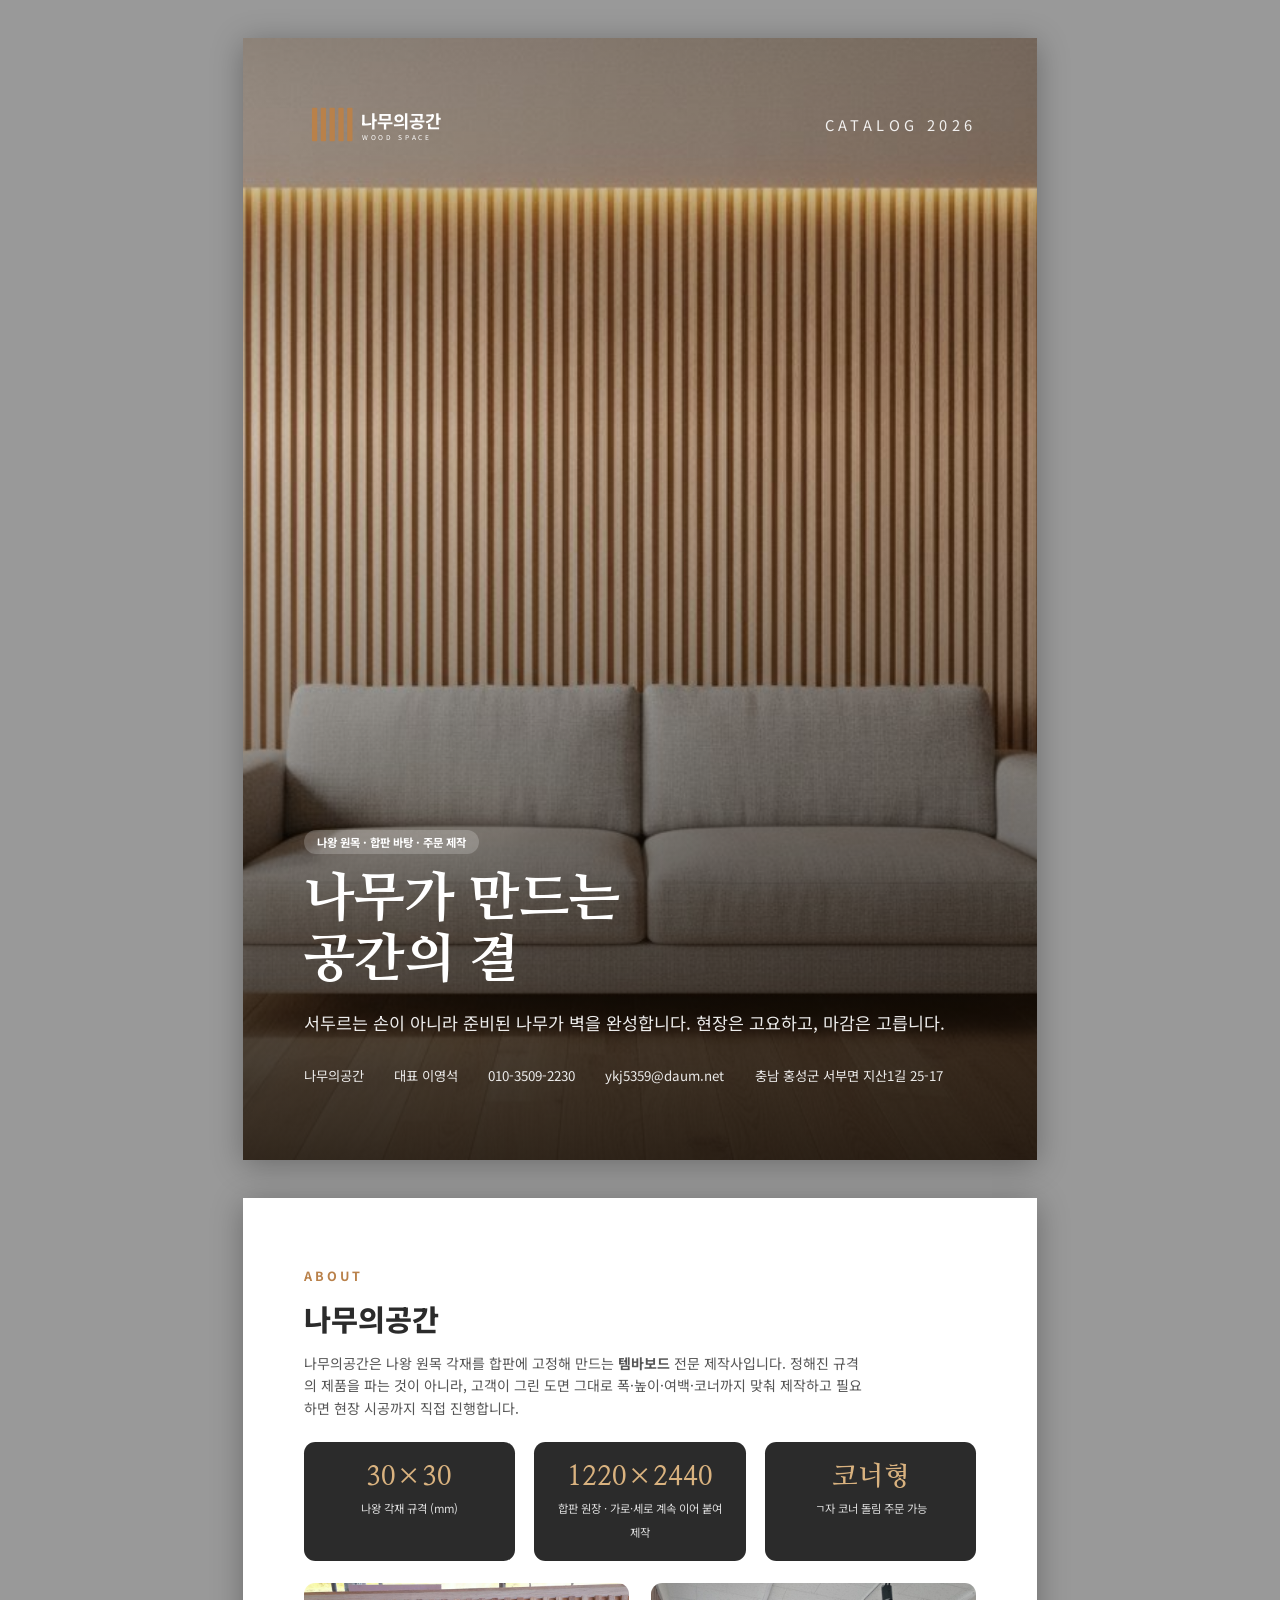
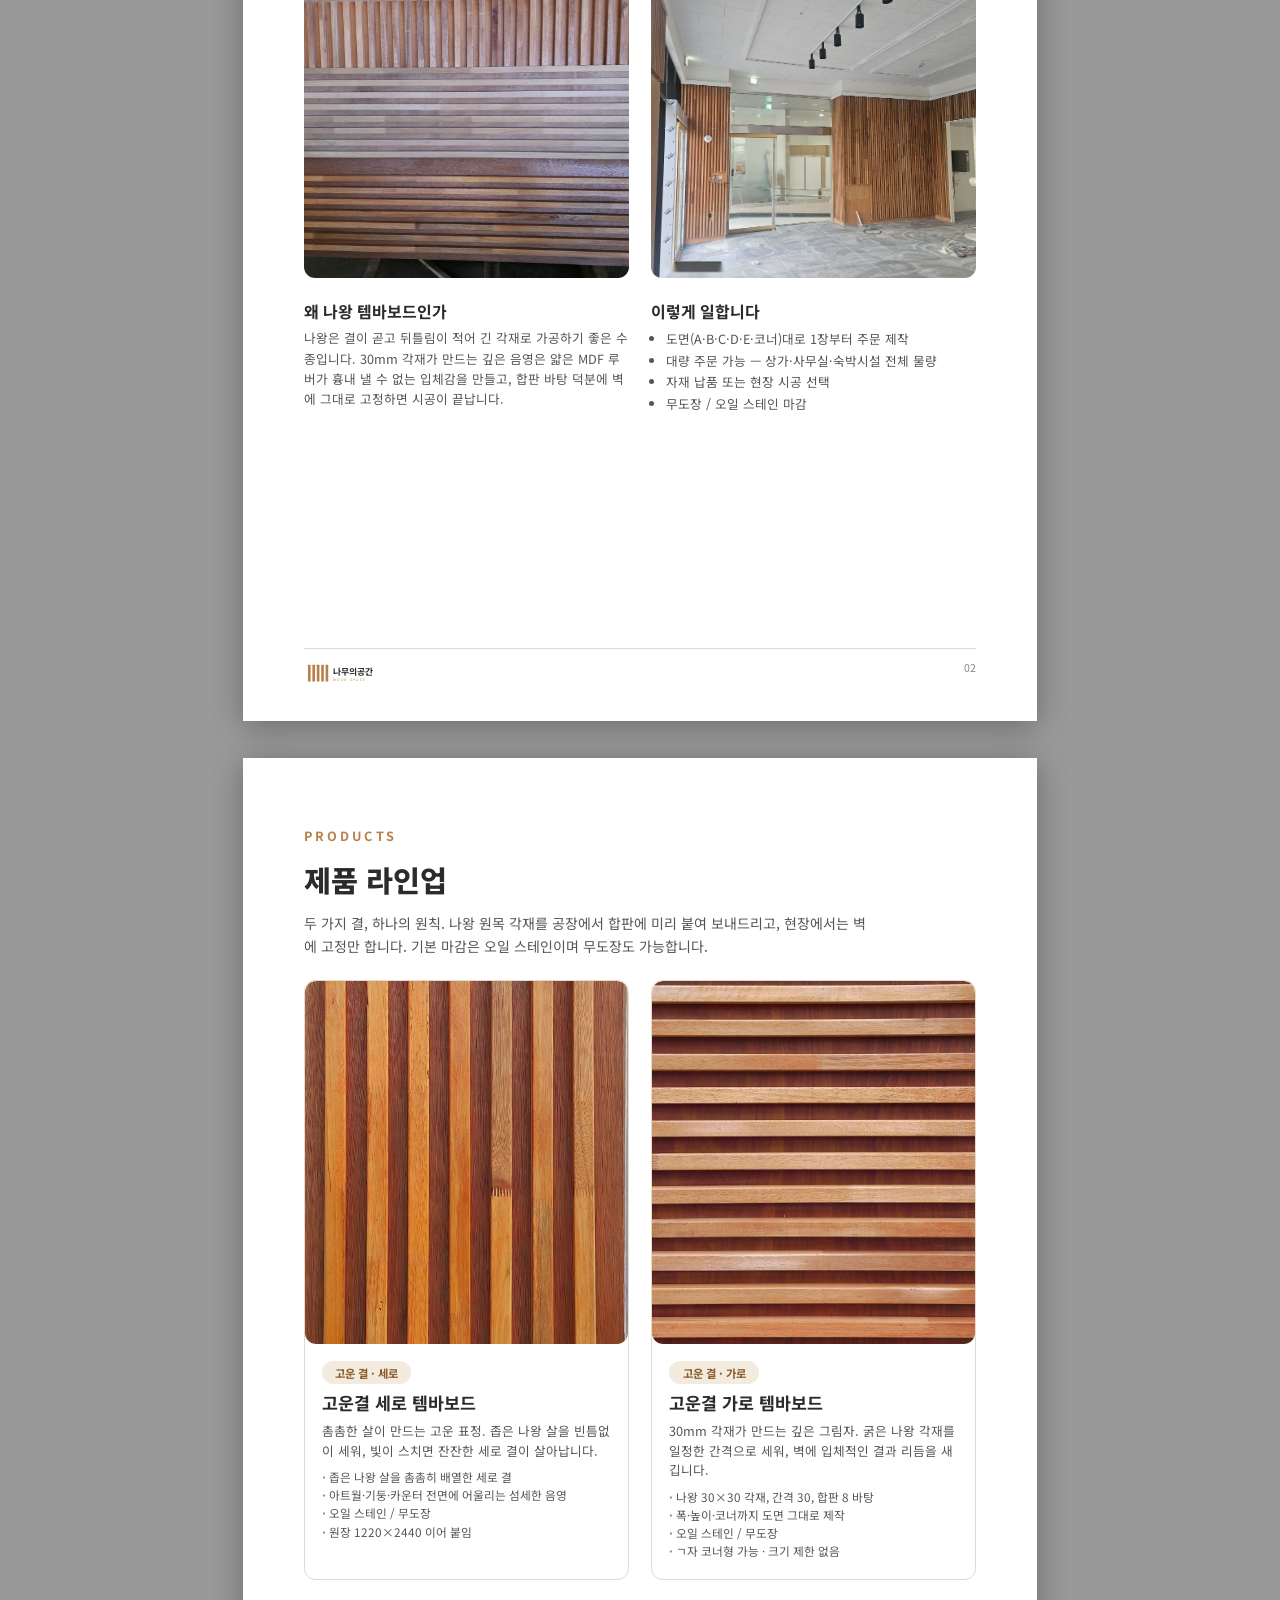
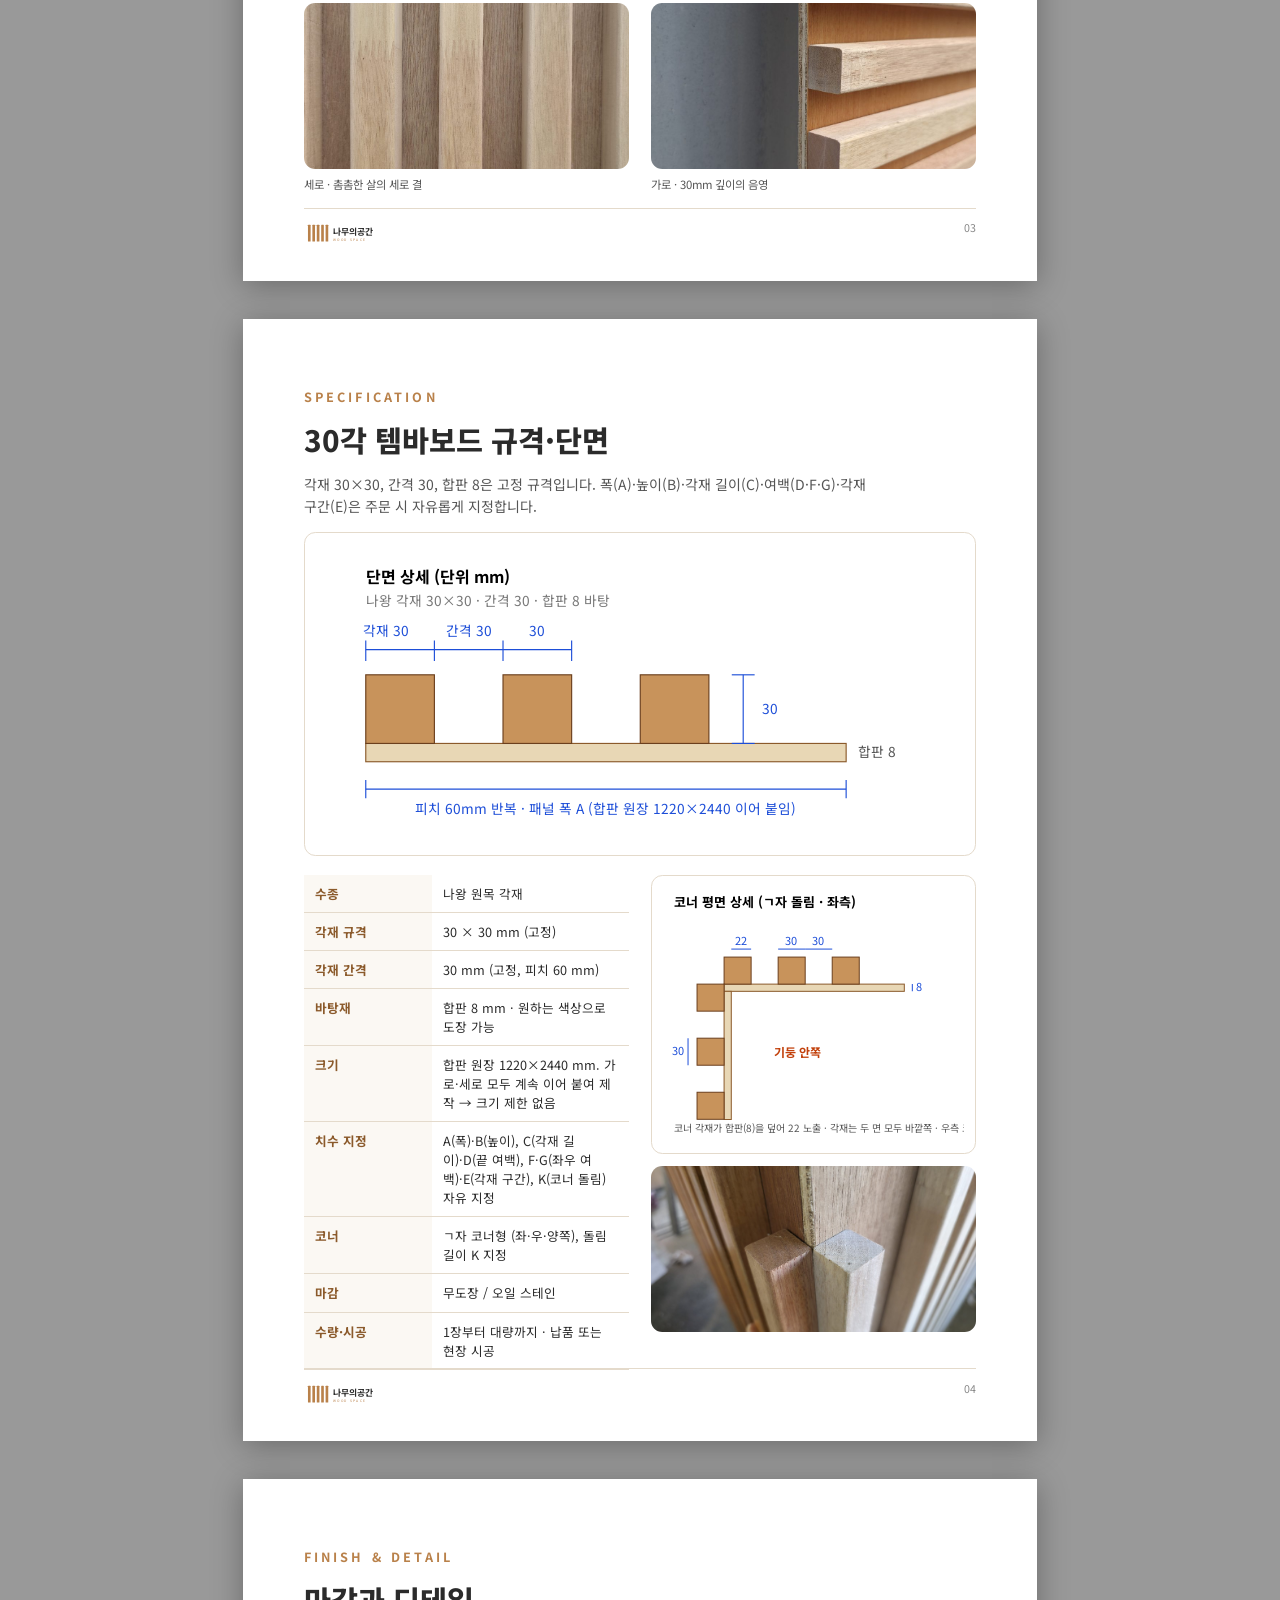
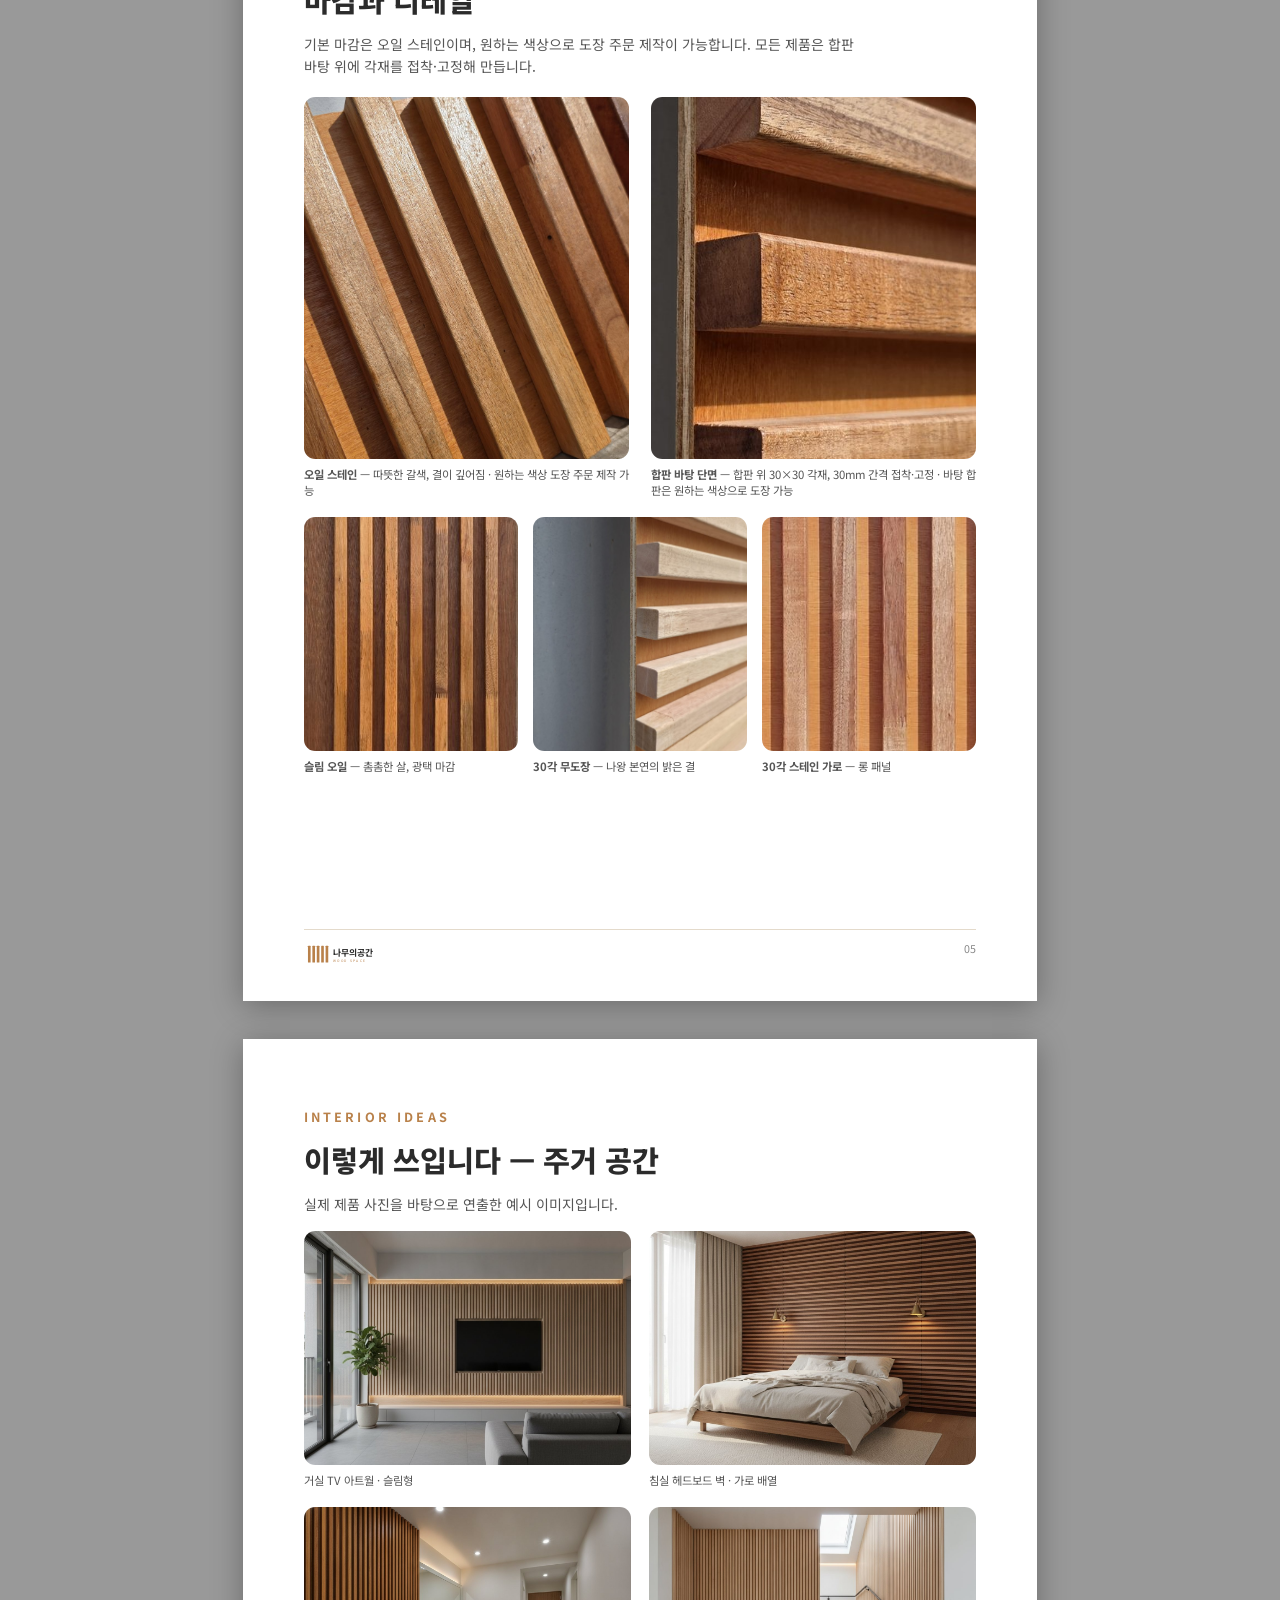
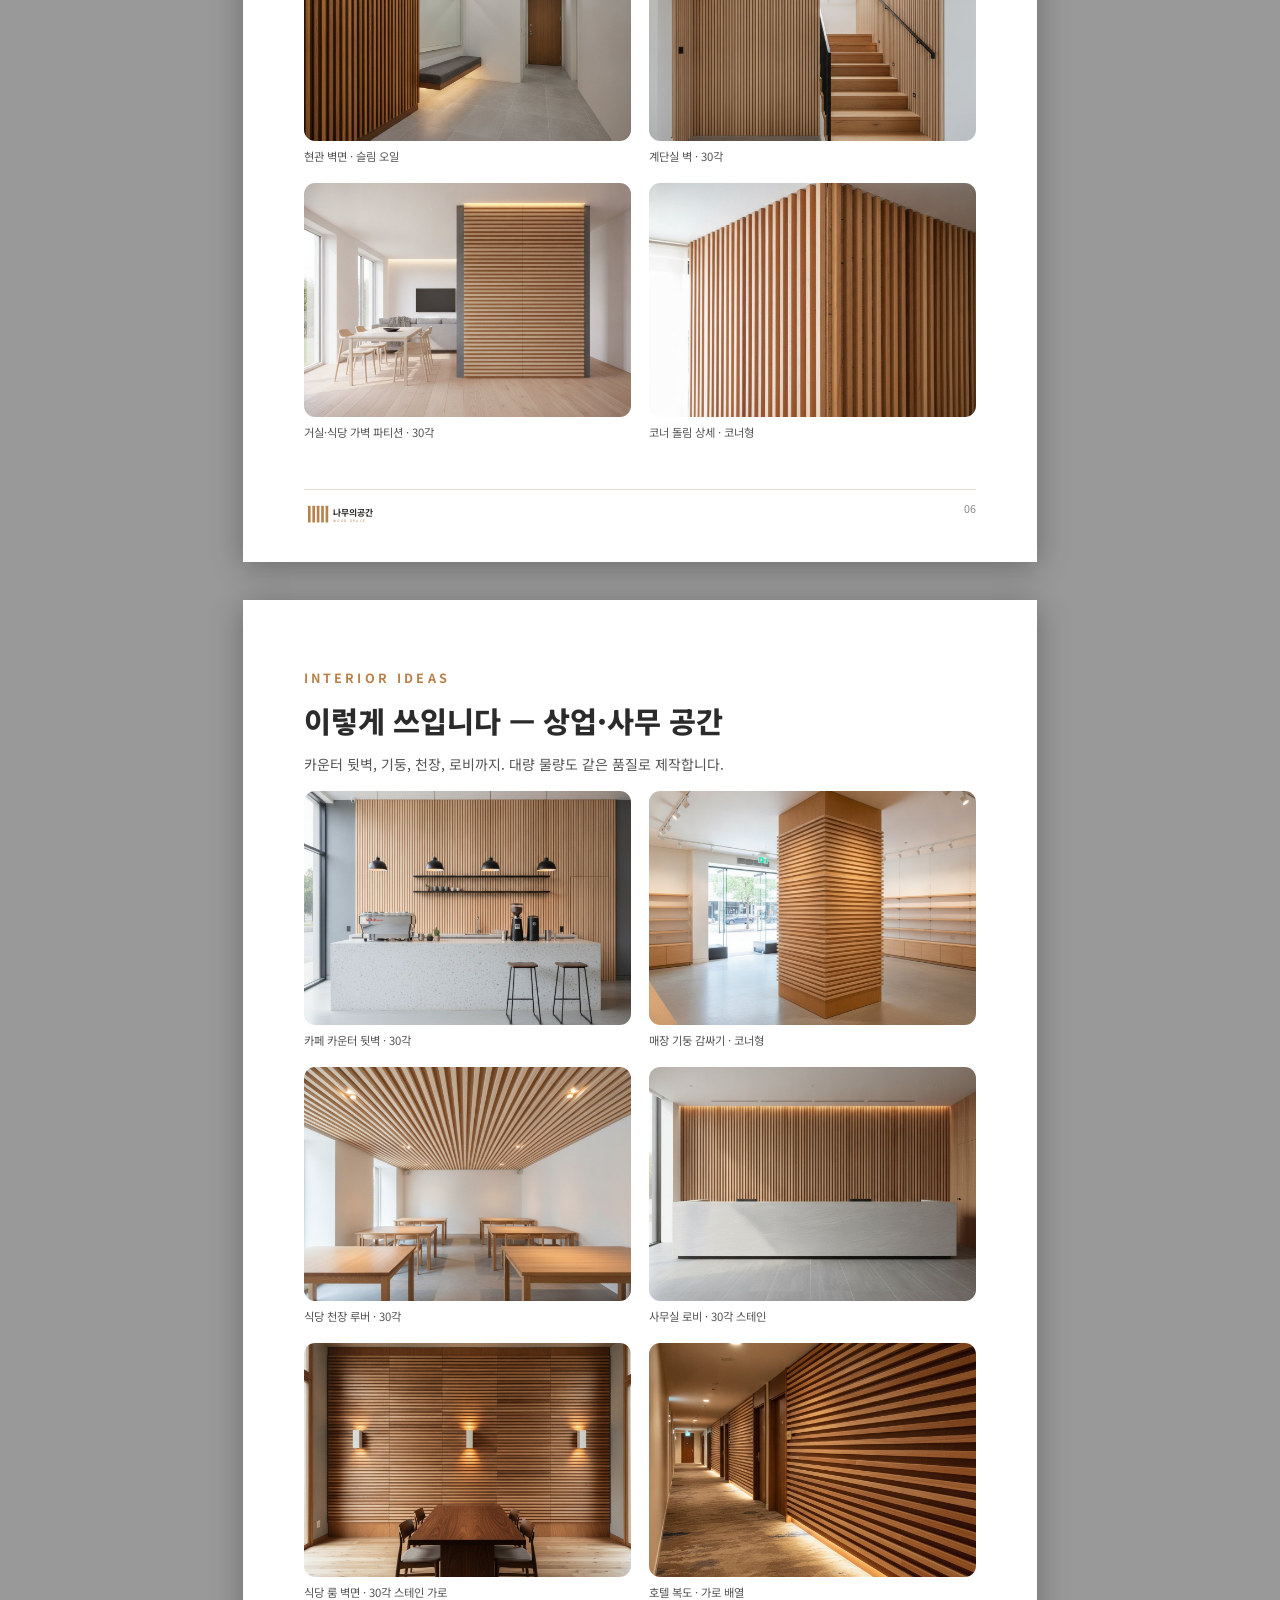
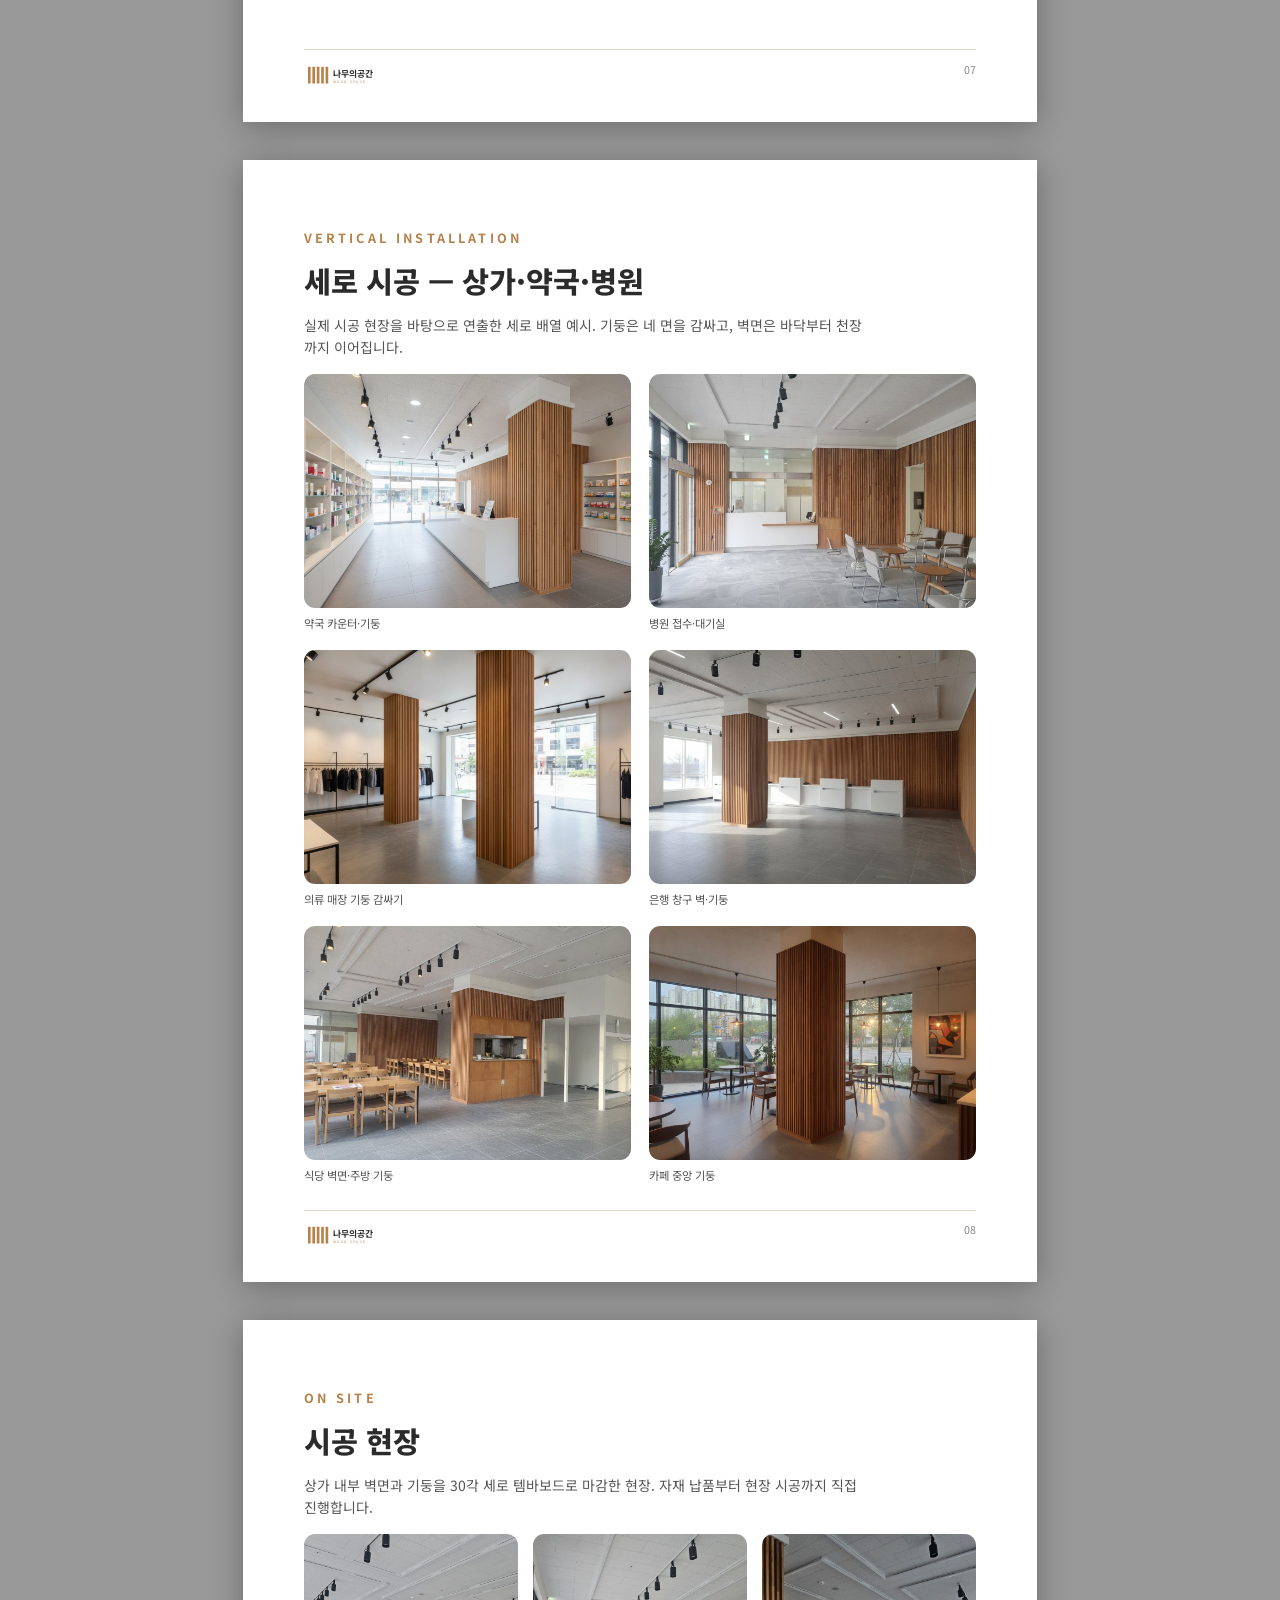
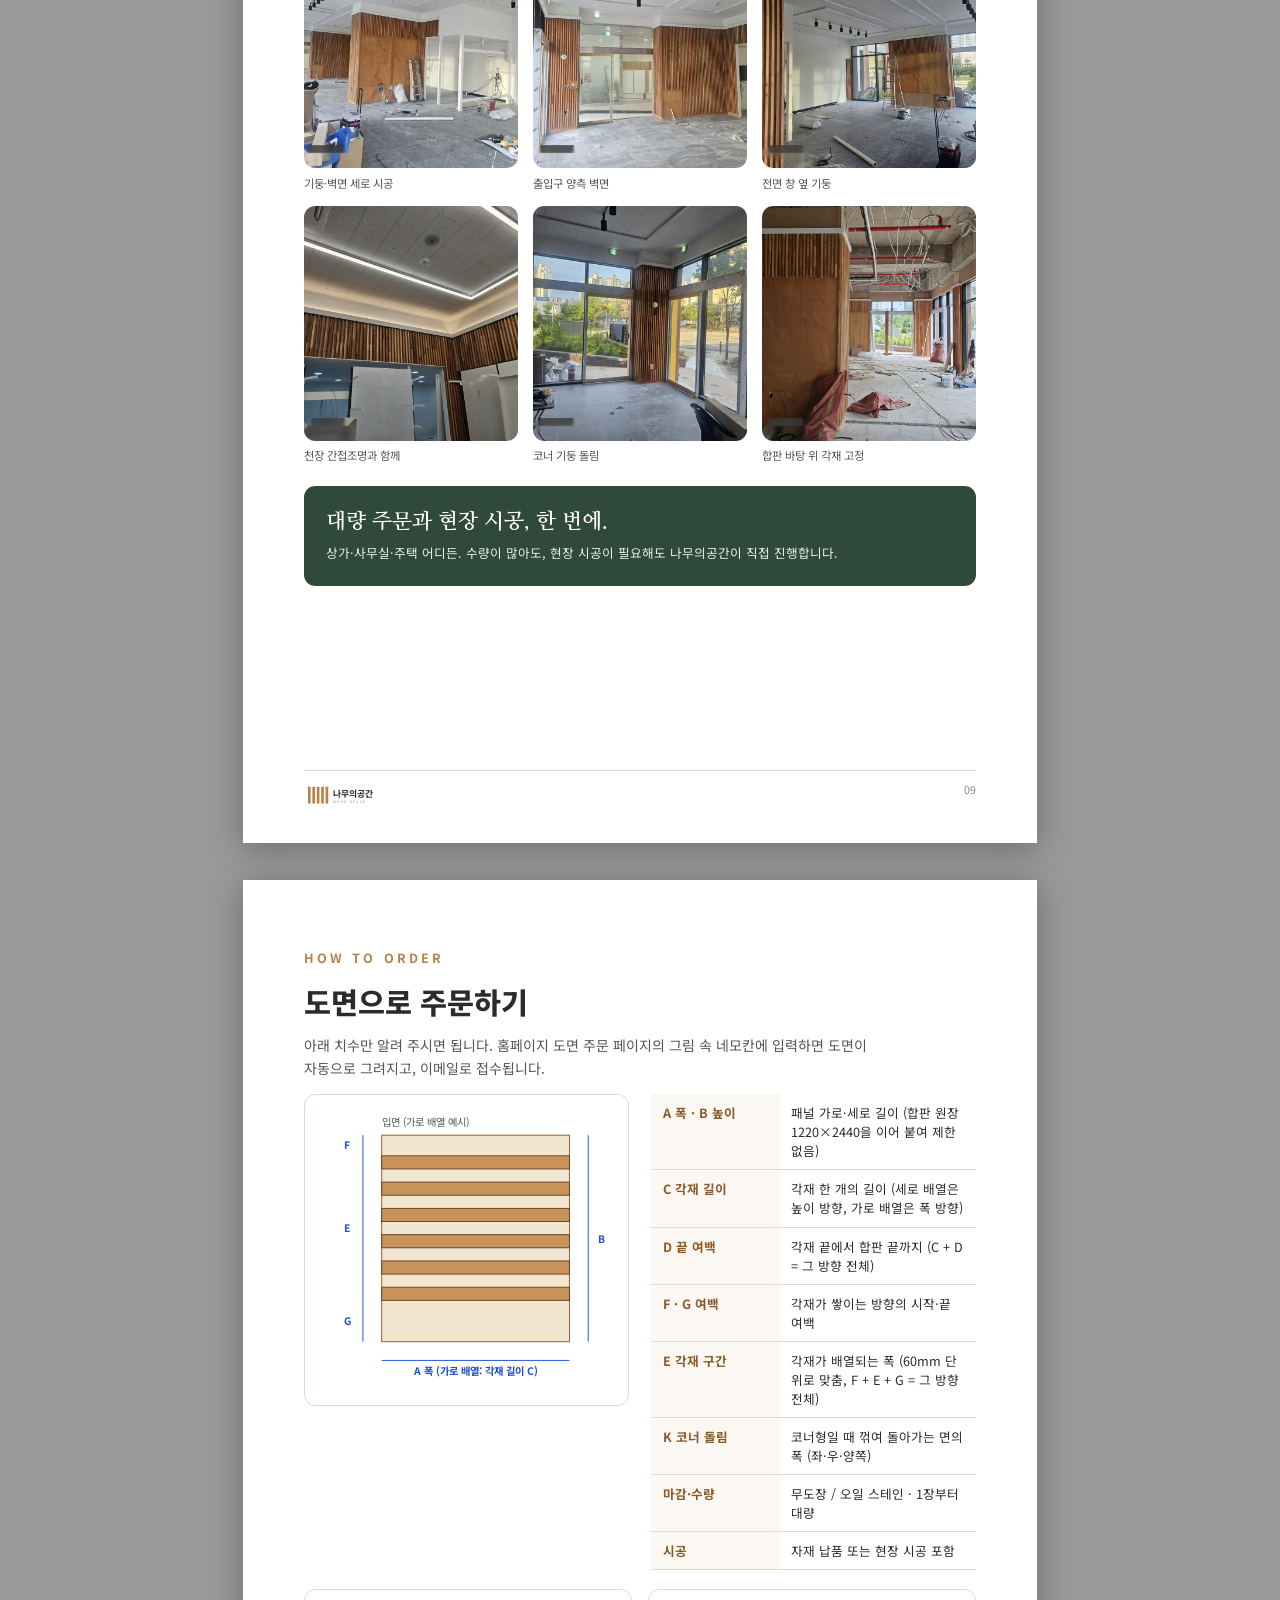
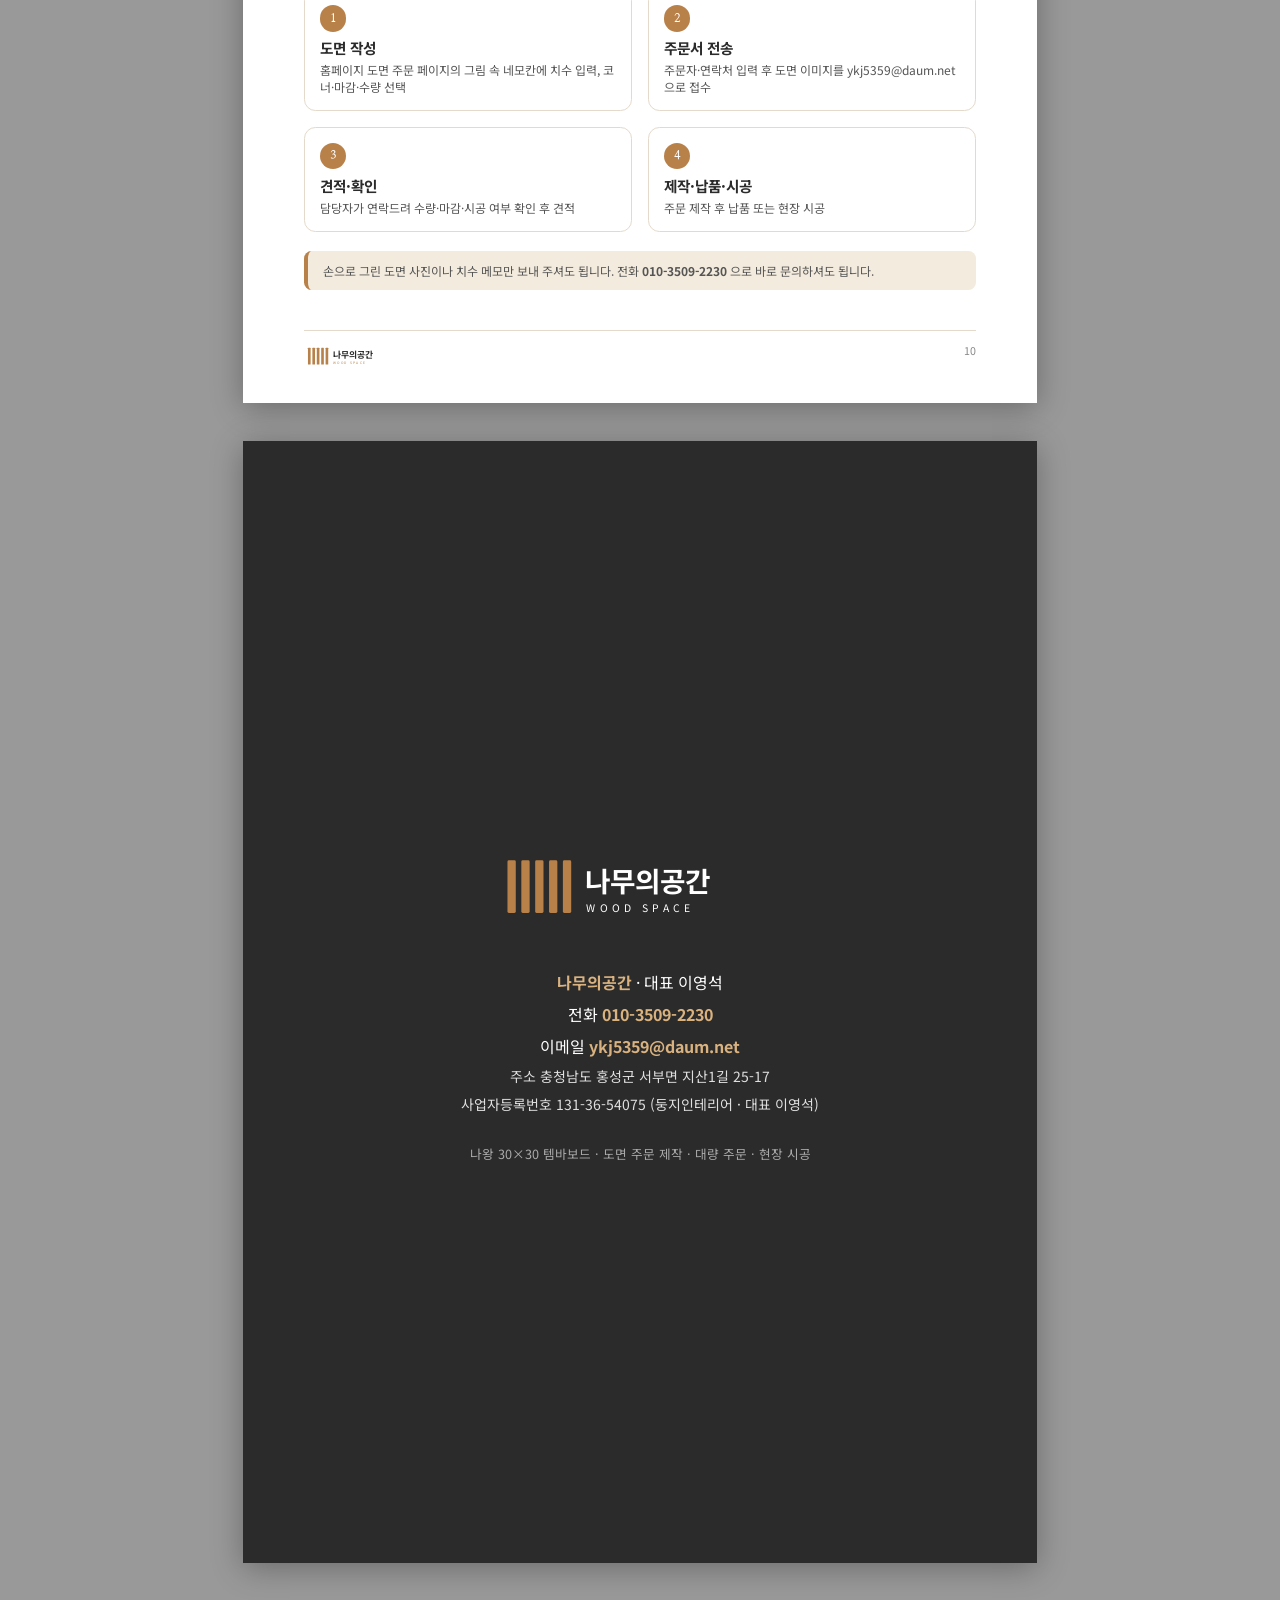
==== commit e0a8ce23: "도면 주문 개편: 치수 체계 A~G·K, 그림 속 입력, 3D 시뮬레이션·실사 예시, 제품 2종 라인업, 문의 사진 첨부 - 도면 주문: 새 치수 체계(C 각재 길이, D 끝 여백" ====
--- a/catalog/catalog.html
+++ b/catalog/catalog.html
@@ -45,6 +45,9 @@
   .card { border: 1px solid var(--line); border-radius: 3mm; overflow: hidden; }
   .card .pic { background: linear-gradient(160deg, #F7F1E7, #E9DCC8); height: 70mm; display: flex; align-items: center; justify-content: center; gap: 5mm; padding: 5mm; }
   .card .pic img { max-height: 100%; width: auto; filter: drop-shadow(0 6mm 6mm rgba(60,30,0,.28)); }
+  .card .pic.photo { padding: 0; height: 96mm; display: block; }
+  .card .pic.photo img { width: 100%; height: 100%; object-fit: cover; filter: none; }
+  .card .desc { font-size: 9.5pt; color: var(--ink-2); margin: 0 0 2mm; line-height: 1.55; }
   .card .body { padding: 4mm 4.5mm 5mm; }
   .card h3 { font-size: 13pt; margin: 2mm 0 2mm; }
   .card ul { margin: 0; padding: 0; list-style: none; font-size: 8.8pt; color: var(--ink-2); line-height: 1.55; }
@@ -85,7 +88,7 @@
   <div class="bottom">
     <div class="tag" style="background:rgba(255,255,255,.2);color:#fff">나왕 원목 · 합판 바탕 · 주문 제작</div>
     <h1 class="serif" style="margin-top:4mm">나무가 만드는<br>공간의 결</h1>
-    <div class="sub">30×30 나왕 각재 템바보드 · 도면 주문 · 현장 시공</div>
+    <div class="sub">서두르는 손이 아니라 준비된 나무가 벽을 완성합니다. 현장은 고요하고, 마감은 고릅니다.</div>
     <div class="meta"><span>나무의공간</span><span>대표 이영석</span><span>010-3509-2230</span><span>ykj5359@daum.net</span><span>충남 홍성군 서부면 지산1길 25-17</span></div>
   </div>
 </section>
@@ -94,7 +97,7 @@
 <section class="page">
   <div class="eyebrow">ABOUT</div>
   <h2 class="title">나무의공간</h2>
-  <p class="lead">나무의공간은 나왕(라왕) 원목 각재를 합판에 고정해 만드는 <b>템바보드</b> 전문 제작사입니다. 정해진 규격의 제품을 파는 것이 아니라, 고객이 그린 도면 그대로 폭·높이·여백·코너까지 맞춰 제작하고 필요하면 현장 시공까지 직접 진행합니다.</p>
+  <p class="lead">나무의공간은 나왕 원목 각재를 합판에 고정해 만드는 <b>템바보드</b> 전문 제작사입니다. 정해진 규격의 제품을 파는 것이 아니라, 고객이 그린 도면 그대로 폭·높이·여백·코너까지 맞춰 제작하고 필요하면 현장 시공까지 직접 진행합니다.</p>
   <div class="grid3" style="margin:6mm 0">
     <div class="stat"><b>30×30</b><span>나왕 각재 규격 (mm)</span></div>
     <div class="stat"><b>1220×2440</b><span>합판 원장 · 가로·세로 계속 이어 붙여 제작</span></div>
@@ -126,28 +129,24 @@
 <section class="page">
   <div class="eyebrow">PRODUCTS</div>
   <h2 class="title">제품 라인업</h2>
-  <p class="lead">모든 제품은 나왕 원목 각재를 합판 위에 접착·고정해 만듭니다. 무도장 또는 오일 스테인 마감을 선택할 수 있습니다.</p>
-  <div class="grid3" style="margin-top:6mm">
+  <p class="lead">두 가지 결, 하나의 원칙. 나왕 원목 각재를 공장에서 합판에 미리 붙여 보내드리고, 현장에서는 벽에 고정만 합니다. 기본 마감은 오일 스테인이며 무도장도 가능합니다.</p>
+  <div class="grid2" style="margin-top:6mm">
     <div class="card">
-      <div class="pic"><img src="../site/img/product/slim_v_natural.png" alt="" style="height:100%"><img src="../site/img/product/slim_v_oil.png" alt="" style="height:100%"></div>
-      <div class="body"><span class="tag">촘촘한 결</span><h3>슬림 템바보드</h3>
-        <ul><li>좁은 나왕 살을 촘촘하게 배열</li><li>세로 롱 패널</li><li>아트월·기둥 마감에 적합</li><li>무도장 / 오일</li></ul></div>
+      <div class="pic photo"><img src="../site/img/product/lineup_slim.jpg" alt=""></div>
+      <div class="body"><span class="tag">고운 결 · 세로</span><h3>고운결 세로 템바보드</h3>
+        <p class="desc">촘촘한 살이 만드는 고운 표정. 좁은 나왕 살을 빈틈없이 세워, 빛이 스치면 잔잔한 세로 결이 살아납니다.</p>
+        <ul><li>좁은 나왕 살을 촘촘히 배열한 세로 결</li><li>아트월·기둥·카운터 전면에 어울리는 섬세한 음영</li><li>오일 스테인 / 무도장</li><li>원장 1220×2440 이어 붙임</li></ul></div>
     </div>
     <div class="card">
-      <div class="pic"><img src="../site/img/product/sq30_v_long.png" alt="" style="height:100%"><img src="../site/img/product/sq30_v_stain.png" alt="" style="height:92%"></div>
-      <div class="body"><span class="tag">주력 · 도면 주문</span><h3>30각 템바보드</h3>
-        <ul><li>나왕 30×30, 간격 30 (피치 60)</li><li>합판 8mm, 원장 1220×2440 이어 붙임</li><li>무도장 / 오일 스테인</li><li>코너형 제작 가능</li></ul></div>
-    </div>
-    <div class="card">
-      <div class="pic"><img src="../site/img/product/wide_board.png" alt="" style="height:100%"><img src="../site/img/product/wide_v_long.png" alt="" style="height:100%"></div>
-      <div class="body"><span class="tag">넓은 평살</span><h3>와이드 루버보드</h3>
-        <ul><li>넓은 평살을 일정 간격 배열</li><li>보드형 / 세로 롱 패널</li><li>가로 시공 시 공간 확장 효과</li><li>무도장 / 스테인</li></ul></div>
-    </div>
-  </div>
-  <div class="grid3" style="margin-top:6mm">
-    <figure><div class="photo" style="height:52mm"><img src="../site/img/detail/slim_tex1.jpg" alt=""></div><figcaption>슬림 · 촘촘한 살</figcaption></figure>
-    <figure><div class="photo" style="height:52mm"><img src="../site/img/detail/sq30_side3.jpg" alt=""></div><figcaption>30각 · 측면 음영</figcaption></figure>
-    <figure><div class="photo" style="height:52mm"><img src="../site/img/detail/wide_section.jpg" alt=""></div><figcaption>와이드 · 합판 바탕 단면</figcaption></figure>
+      <div class="pic photo"><img src="../site/img/product/lineup_sq30.jpg" alt=""></div>
+      <div class="body"><span class="tag">고운 결 · 가로</span><h3>고운결 가로 템바보드</h3>
+        <p class="desc">30mm 각재가 만드는 깊은 그림자. 굵은 나왕 각재를 일정한 간격으로 세워, 벽에 입체적인 결과 리듬을 새깁니다.</p>
+        <ul><li>나왕 30×30 각재, 간격 30, 합판 8 바탕</li><li>폭·높이·코너까지 도면 그대로 제작</li><li>오일 스테인 / 무도장</li><li>ㄱ자 코너형 가능 · 크기 제한 없음</li></ul></div>
+    </div>
+  </div>
+  <div class="grid2" style="margin-top:6mm">
+    <figure><div class="photo" style="height:44mm"><img src="../site/img/detail/slim_tex1.jpg" alt=""></div><figcaption>세로 · 촘촘한 살의 세로 결</figcaption></figure>
+    <figure><div class="photo" style="height:44mm"><img src="../site/img/detail/sq30_side3.jpg" alt=""></div><figcaption>가로 · 30mm 깊이의 음영</figcaption></figure>
   </div>
   <div class="foot"><div class="logo" data-logo></div><span>03</span></div>
 </section>
@@ -156,7 +155,7 @@
 <section class="page">
   <div class="eyebrow">SPECIFICATION</div>
   <h2 class="title">30각 템바보드 규격·단면</h2>
-  <p class="lead">각재 30×30, 간격 30, 합판 8은 고정 규격입니다. 폭(A)·높이(B)·여백(C·E)·각재 구간(D)은 주문 시 자유롭게 지정합니다.</p>
+  <p class="lead">각재 30×30, 간격 30, 합판 8은 고정 규격입니다. 폭(A)·높이(B)·각재 길이(C)·여백(D·F·G)·각재 구간(E)은 주문 시 자유롭게 지정합니다.</p>
   <div style="border:1px solid var(--line);border-radius:3mm;padding:4mm;margin-top:4mm">
     <svg viewBox="0 0 560 250" width="100%" font-family="Noto Sans KR, sans-serif" font-size="12">
       <rect x="40" y="170" width="420" height="16" fill="#E8D7B5" stroke="#8B5A2B"/><text x="470" y="182" fill="#555">합판 8</text>
@@ -173,25 +172,32 @@
   </div>
   <div class="grid2" style="margin-top:5mm">
     <table class="spec">
-      <tr><th>수종</th><td>나왕(라왕) 원목 각재</td></tr>
+      <tr><th>수종</th><td>나왕 원목 각재</td></tr>
       <tr><th>각재 규격</th><td>30 × 30 mm (고정)</td></tr>
       <tr><th>각재 간격</th><td>30 mm (고정, 피치 60 mm)</td></tr>
       <tr><th>바탕재</th><td>합판 8 mm · 원하는 색상으로 도장 가능</td></tr>
       <tr><th>크기</th><td>합판 원장 1220×2440 mm. 가로·세로 모두 계속 이어 붙여 제작 → 크기 제한 없음</td></tr>
-      <tr><th>폭·높이</th><td>A(폭), B(높이), C·E(여백), D(각재 구간) 자유 지정</td></tr>
-      <tr><th>코너</th><td>ㄱ자 코너형 (좌·우·양쪽), 돌림 길이 F 지정</td></tr>
+      <tr><th>치수 지정</th><td>A(폭)·B(높이), C(각재 길이)·D(끝 여백), F·G(좌우 여백)·E(각재 구간), K(코너 돌림) 자유 지정</td></tr>
+      <tr><th>코너</th><td>ㄱ자 코너형 (좌·우·양쪽), 돌림 길이 K 지정</td></tr>
       <tr><th>마감</th><td>무도장 / 오일 스테인</td></tr>
       <tr><th>수량·시공</th><td>1장부터 대량까지 · 납품 또는 현장 시공</td></tr>
     </table>
     <div>
       <div style="border:1px solid var(--line);border-radius:3mm;padding:3mm">
         <svg viewBox="0 0 300 250" width="100%" font-family="Noto Sans KR, sans-serif" font-size="11">
-          <text x="10" y="20" font-size="13" font-weight="700">코너 평면 상세 (ㄱ자 돌림)</text>
-          <rect x="30" y="100" width="240" height="10" fill="#E8D7B5" stroke="#8B5A2B"/>
-          <rect x="30" y="110" width="10" height="120" fill="#E8D7B5" stroke="#8B5A2B"/>
-          <g fill="#C8935B" stroke="#6B3F1D"><rect x="30" y="62" width="38" height="38"/><rect x="106" y="62" width="38" height="38"/><rect x="182" y="62" width="38" height="38"/><rect x="40" y="140" width="38" height="38"/><rect x="40" y="216" width="38" height="14"/></g>
-          <g stroke="#1d4ed8" fill="#1d4ed8"><line x1="40" y1="122" x2="68" y2="122"/><text x="54" y="135" text-anchor="middle" stroke="none">22</text><line x1="30" y1="52" x2="68" y2="52"/><text x="49" y="48" text-anchor="middle" stroke="none">30</text><line x1="90" y1="140" x2="90" y2="178"/><text x="98" y="163" stroke="none">30</text></g>
-          <text x="10" y="245" fill="#555" font-size="10">코너 각재가 합판 두께(8)를 덮어 22mm 노출 · 각재가 끊김 없이 돌아감</text>
+          <text x="10" y="20" font-size="13" font-weight="700">코너 평면 상세 (ㄱ자 돌림 · 좌측)</text>
+          <rect x="60" y="97" width="180" height="7.2" fill="#E8D7B5" stroke="#8B5A2B"/>
+          <rect x="60" y="104.2" width="7.2" height="128" fill="#E8D7B5" stroke="#8B5A2B"/>
+          <g fill="#C8935B" stroke="#6B3F1D"><rect x="60" y="70" width="27" height="27"/><rect x="114" y="70" width="27" height="27"/><rect x="168" y="70" width="27" height="27"/><rect x="33" y="97" width="27" height="27"/><rect x="33" y="151" width="27" height="27"/><rect x="33" y="205" width="27" height="27"/></g>
+          <g stroke="#1d4ed8" fill="#1d4ed8">
+            <line x1="114" y1="62" x2="141" y2="62"/><text x="127" y="58" text-anchor="middle" stroke="none">30</text>
+            <line x1="141" y1="62" x2="168" y2="62"/><text x="154" y="58" text-anchor="middle" stroke="none">30</text>
+            <line x1="67.2" y1="62" x2="87" y2="62"/><text x="77" y="58" text-anchor="middle" stroke="none">22</text>
+            <line x1="24" y1="151" x2="24" y2="178"/><text x="20" y="168" text-anchor="end" stroke="none">30</text>
+            <line x1="248" y1="97" x2="248" y2="104.2"/><text x="252" y="104" stroke="none">8</text>
+          </g>
+          <text x="110" y="170" fill="#c2410c" font-size="12" font-weight="700">기둥 안쪽</text>
+          <text x="10" y="245" fill="#555" font-size="10">코너 각재가 합판(8)을 덮어 22 노출 · 각재는 두 면 모두 바깥쪽 · 우측 코너는 좌우 반전</text>
         </svg>
       </div>
       <div class="photo" style="height:44mm;margin-top:3mm"><img src="../site/img/detail/corner_joint2.jpg" alt=""></div>
@@ -211,7 +217,7 @@
   </div>
   <div class="gal3" style="margin-top:5mm">
     <figure><div class="photo"><img src="../site/img/detail/crop_slim_oil.jpg" alt=""></div><figcaption><b>슬림 오일</b> — 촘촘한 살, 광택 마감</figcaption></figure>
-    <figure><div class="photo"><img src="../site/img/detail/crop_wide_board.jpg" alt=""></div><figcaption><b>와이드 평살</b> — 넓은 면, 은은한 음영</figcaption></figure>
+    <figure><div class="photo"><img src="../site/img/detail/sq30_side3.jpg" alt=""></div><figcaption><b>30각 무도장</b> — 나왕 본연의 밝은 결</figcaption></figure>
     <figure><div class="photo"><img src="../site/img/detail/crop_sq30_stain_h.jpg" alt=""></div><figcaption><b>30각 스테인 가로</b> — 롱 패널</figcaption></figure>
   </div>
   <div class="foot"><div class="logo" data-logo></div><span>05</span></div>
@@ -224,7 +230,7 @@
   <p class="lead">실제 제품 사진을 바탕으로 연출한 예시 이미지입니다.</p>
   <div class="gal" style="margin-top:4mm">
     <figure><div class="photo"><img src="../site/img/interior/living_tv.jpg" alt=""></div><figcaption>거실 TV 아트월 · 슬림형</figcaption></figure>
-    <figure><div class="photo"><img src="../site/img/interior/bedroom_head.jpg" alt=""></div><figcaption>침실 헤드보드 벽 · 와이드 가로</figcaption></figure>
+    <figure><div class="photo"><img src="../site/img/interior/bedroom_head.jpg" alt=""></div><figcaption>침실 헤드보드 벽 · 가로 배열</figcaption></figure>
     <figure><div class="photo"><img src="../site/img/interior/entrance.jpg" alt=""></div><figcaption>현관 벽면 · 슬림 오일</figcaption></figure>
     <figure><div class="photo"><img src="../site/img/interior/stairs.jpg" alt=""></div><figcaption>계단실 벽 · 30각</figcaption></figure>
     <figure><div class="photo"><img src="../site/img/interior/partition.jpg" alt=""></div><figcaption>거실·식당 가벽 파티션 · 30각</figcaption></figure>
@@ -244,7 +250,7 @@
     <figure><div class="photo"><img src="../site/img/interior/ceiling.jpg" alt=""></div><figcaption>식당 천장 루버 · 30각</figcaption></figure>
     <figure><div class="photo"><img src="../site/img/interior/office_lobby.jpg" alt=""></div><figcaption>사무실 로비 · 30각 스테인</figcaption></figure>
     <figure><div class="photo"><img src="../site/img/interior/restaurant_wall.jpg" alt=""></div><figcaption>식당 룸 벽면 · 30각 스테인 가로</figcaption></figure>
-    <figure><div class="photo"><img src="../site/img/interior/hallway.jpg" alt=""></div><figcaption>호텔 복도 · 와이드 가로</figcaption></figure>
+    <figure><div class="photo"><img src="../site/img/interior/hallway.jpg" alt=""></div><figcaption>호텔 복도 · 가로 배열</figcaption></figure>
   </div>
   <div class="foot"><div class="logo" data-logo></div><span>07</span></div>
 </section>
@@ -291,7 +297,7 @@
 <section class="page">
   <div class="eyebrow">HOW TO ORDER</div>
   <h2 class="title">도면으로 주문하기</h2>
-  <p class="lead">아래 여섯 가지 치수만 알려 주시면 됩니다. 홈페이지 도면 주문 페이지에서 입력하면 도면이 자동으로 그려지고, 이메일로 접수됩니다.</p>
+  <p class="lead">아래 치수만 알려 주시면 됩니다. 홈페이지 도면 주문 페이지의 그림 속 네모칸에 입력하면 도면이 자동으로 그려지고, 이메일로 접수됩니다.</p>
   <div class="grid2" style="margin-top:4mm;align-items:start">
     <div style="border:1px solid var(--line);border-radius:3mm;padding:3mm">
       <svg viewBox="0 0 320 300" width="100%" font-family="Noto Sans KR, sans-serif" font-size="11">
@@ -300,28 +306,28 @@
           <rect x="70" y="52" width="200" height="14"/><rect x="70" y="80" width="200" height="14"/><rect x="70" y="108" width="200" height="14"/><rect x="70" y="136" width="200" height="14"/><rect x="70" y="164" width="200" height="14"/><rect x="70" y="192" width="200" height="14"/>
         </g>
         <g stroke="#1d4ed8" fill="#1d4ed8" stroke-width="1">
-          <line x1="70" y1="270" x2="270" y2="270"/><text x="170" y="286" text-anchor="middle" stroke="none" font-weight="700">A 폭 (각재 길이)</text>
+          <line x1="70" y1="270" x2="270" y2="270"/><text x="170" y="286" text-anchor="middle" stroke="none" font-weight="700">A 폭 (가로 배열: 각재 길이 C)</text>
           <line x1="290" y1="30" x2="290" y2="250"/><text x="300" y="145" stroke="none" font-weight="700">B</text>
-          <line x1="50" y1="30" x2="50" y2="52"/><text x="30" y="45" stroke="none" font-weight="700">C</text>
-          <line x1="50" y1="52" x2="50" y2="206"/><text x="30" y="133" stroke="none" font-weight="700">D</text>
-          <line x1="50" y1="206" x2="50" y2="250"/><text x="30" y="232" stroke="none" font-weight="700">E</text>
+          <line x1="50" y1="30" x2="50" y2="52"/><text x="30" y="45" stroke="none" font-weight="700">F</text>
+          <line x1="50" y1="52" x2="50" y2="206"/><text x="30" y="133" stroke="none" font-weight="700">E</text>
+          <line x1="50" y1="206" x2="50" y2="250"/><text x="30" y="232" stroke="none" font-weight="700">G</text>
         </g>
         <text x="70" y="20" fill="#555">입면 (가로 배열 예시)</text>
       </svg>
     </div>
     <table class="spec">
-      <tr><th>A 폭</th><td>패널 가로 길이. 가로 배열이면 각재 길이 (합판 원장 1220×2440을 이어 붙여 제한 없음)</td></tr>
-      <tr><th>B 높이</th><td>패널 세로 길이</td></tr>
-      <tr><th>C 시작 여백</th><td>합판 끝에서 첫 각재까지</td></tr>
-      <tr><th>D 각재 구간</th><td>각재가 배열되는 길이 (60mm 단위로 맞춤)</td></tr>
-      <tr><th>E 끝 여백</th><td>마지막 각재에서 합판 끝까지</td></tr>
-      <tr><th>F 코너 돌림</th><td>코너형일 때 꺾여 돌아가는 면의 폭 (좌·우·양쪽)</td></tr>
+      <tr><th>A 폭 · B 높이</th><td>패널 가로·세로 길이 (합판 원장 1220×2440을 이어 붙여 제한 없음)</td></tr>
+      <tr><th>C 각재 길이</th><td>각재 한 개의 길이 (세로 배열은 높이 방향, 가로 배열은 폭 방향)</td></tr>
+      <tr><th>D 끝 여백</th><td>각재 끝에서 합판 끝까지 (C + D = 그 방향 전체)</td></tr>
+      <tr><th>F · G 여백</th><td>각재가 쌓이는 방향의 시작·끝 여백</td></tr>
+      <tr><th>E 각재 구간</th><td>각재가 배열되는 폭 (60mm 단위로 맞춤, F + E + G = 그 방향 전체)</td></tr>
+      <tr><th>K 코너 돌림</th><td>코너형일 때 꺾여 돌아가는 면의 폭 (좌·우·양쪽)</td></tr>
       <tr><th>마감·수량</th><td>무도장 / 오일 스테인 · 1장부터 대량</td></tr>
       <tr><th>시공</th><td>자재 납품 또는 현장 시공 포함</td></tr>
     </table>
   </div>
   <div class="steps" style="margin-top:5mm">
-    <div class="step"><b>1</b><h4>도면 작성</h4>홈페이지 도면 주문 페이지에서 A~F 입력, 코너·마감·수량 선택</div>
+    <div class="step"><b>1</b><h4>도면 작성</h4>홈페이지 도면 주문 페이지의 그림 속 네모칸에 치수 입력, 코너·마감·수량 선택</div>
     <div class="step"><b>2</b><h4>주문서 전송</h4>주문자·연락처 입력 후 도면 이미지를 ykj5359@daum.net 으로 접수</div>
     <div class="step"><b>3</b><h4>견적·확인</h4>담당자가 연락드려 수량·마감·시공 여부 확인 후 견적</div>
     <div class="step"><b>4</b><h4>제작·납품·시공</h4>주문 제작 후 납품 또는 현장 시공</div>
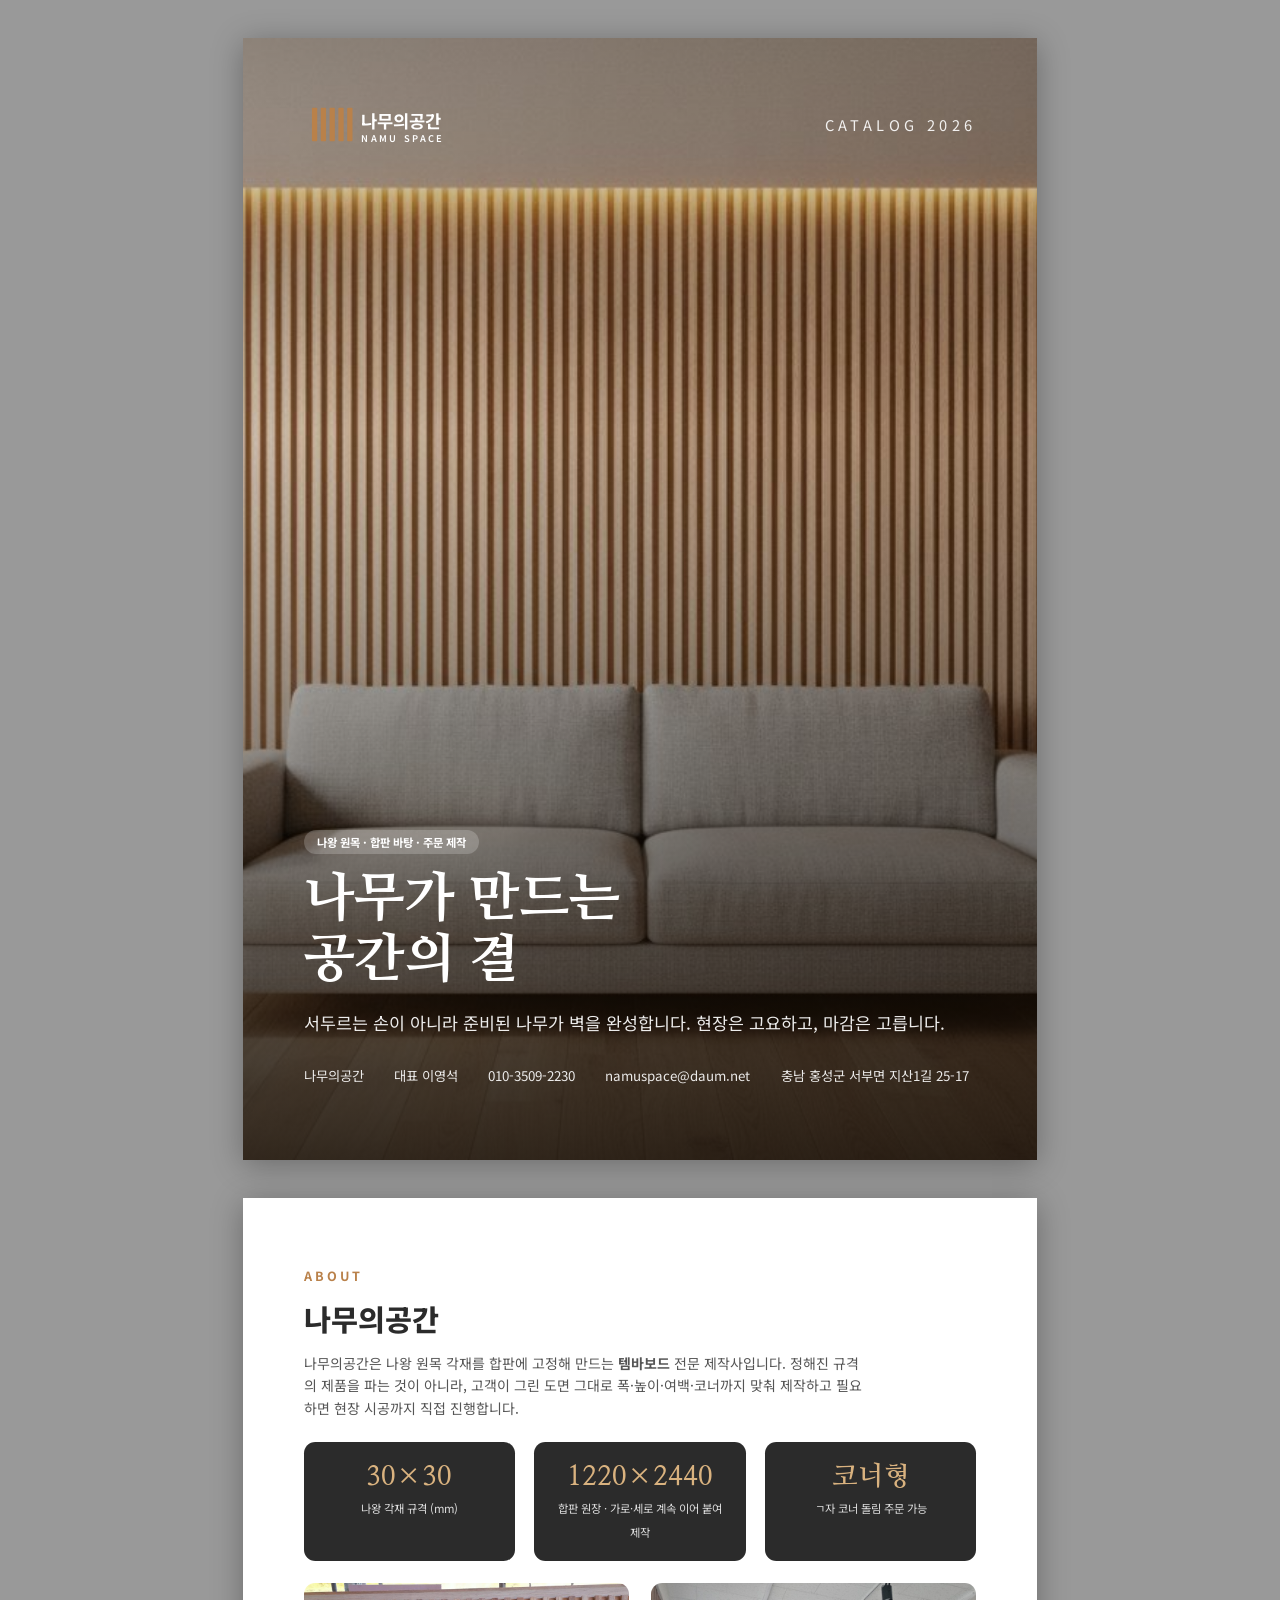
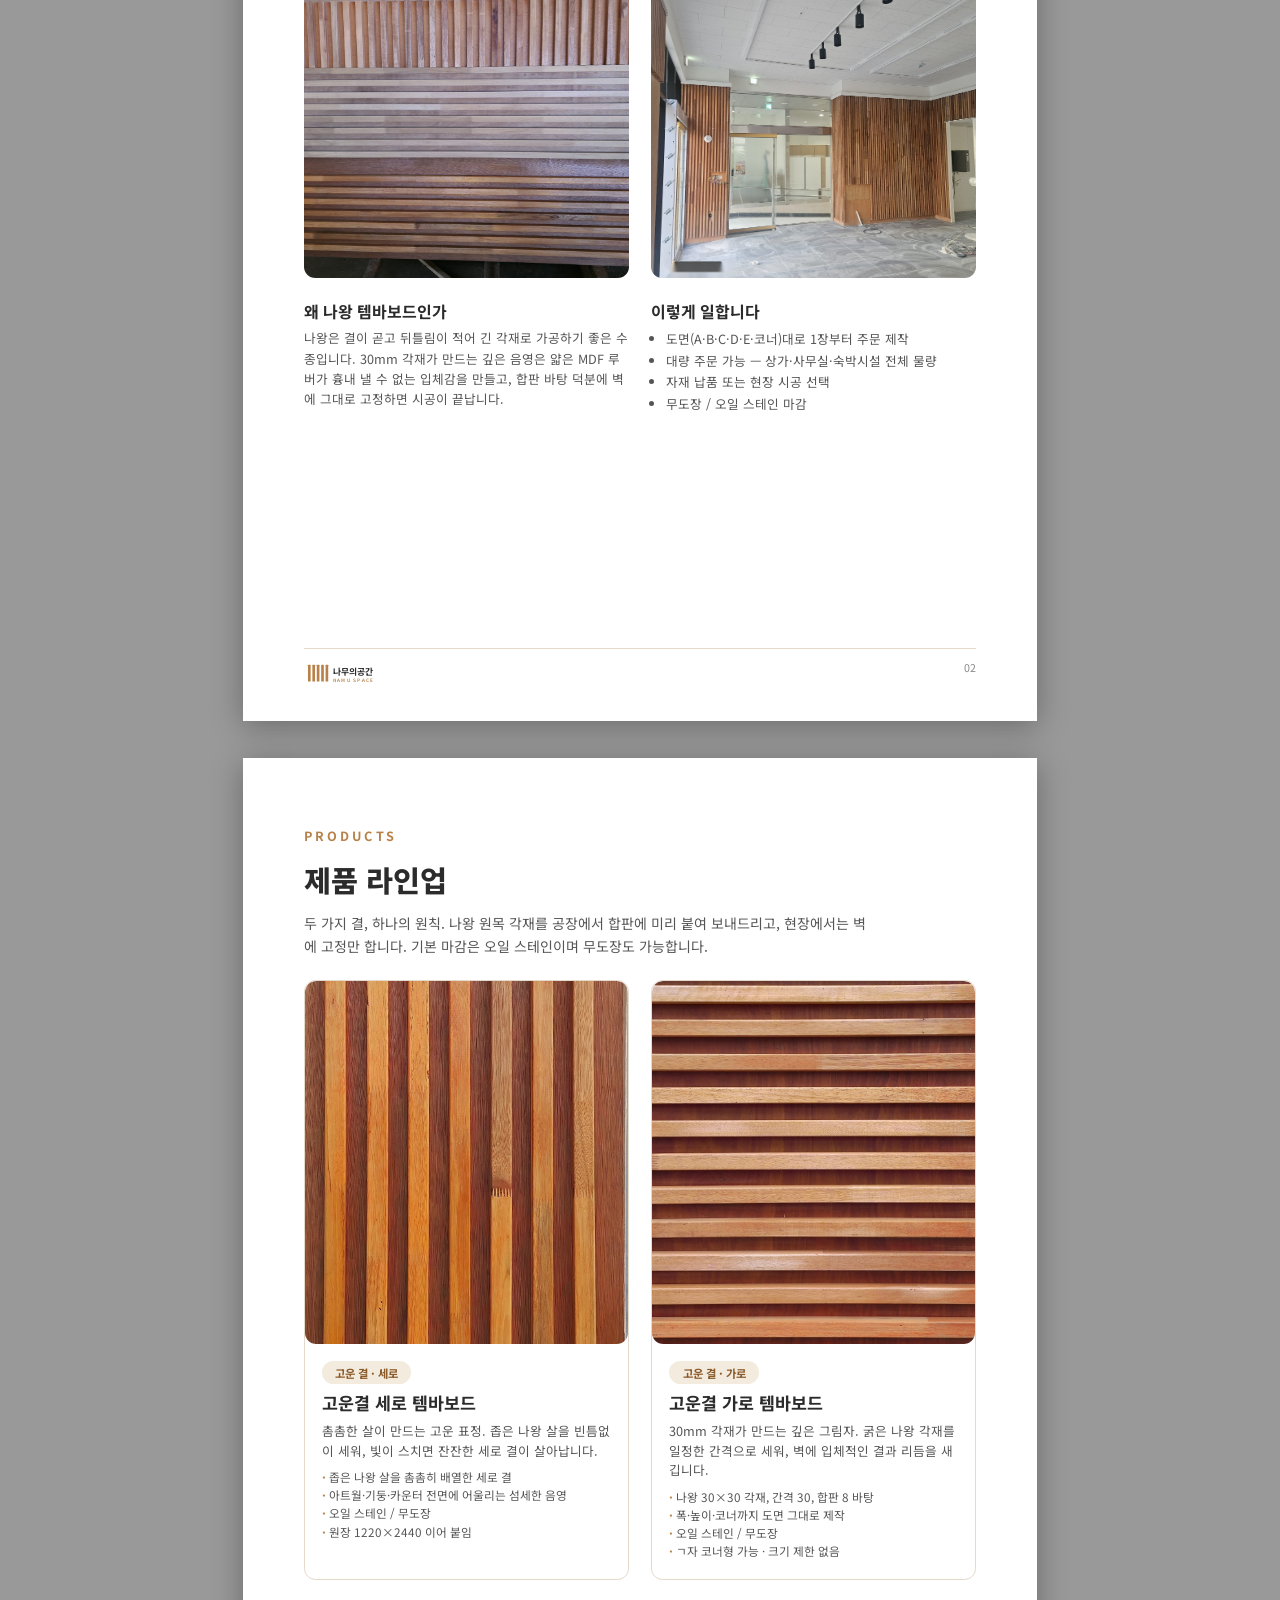
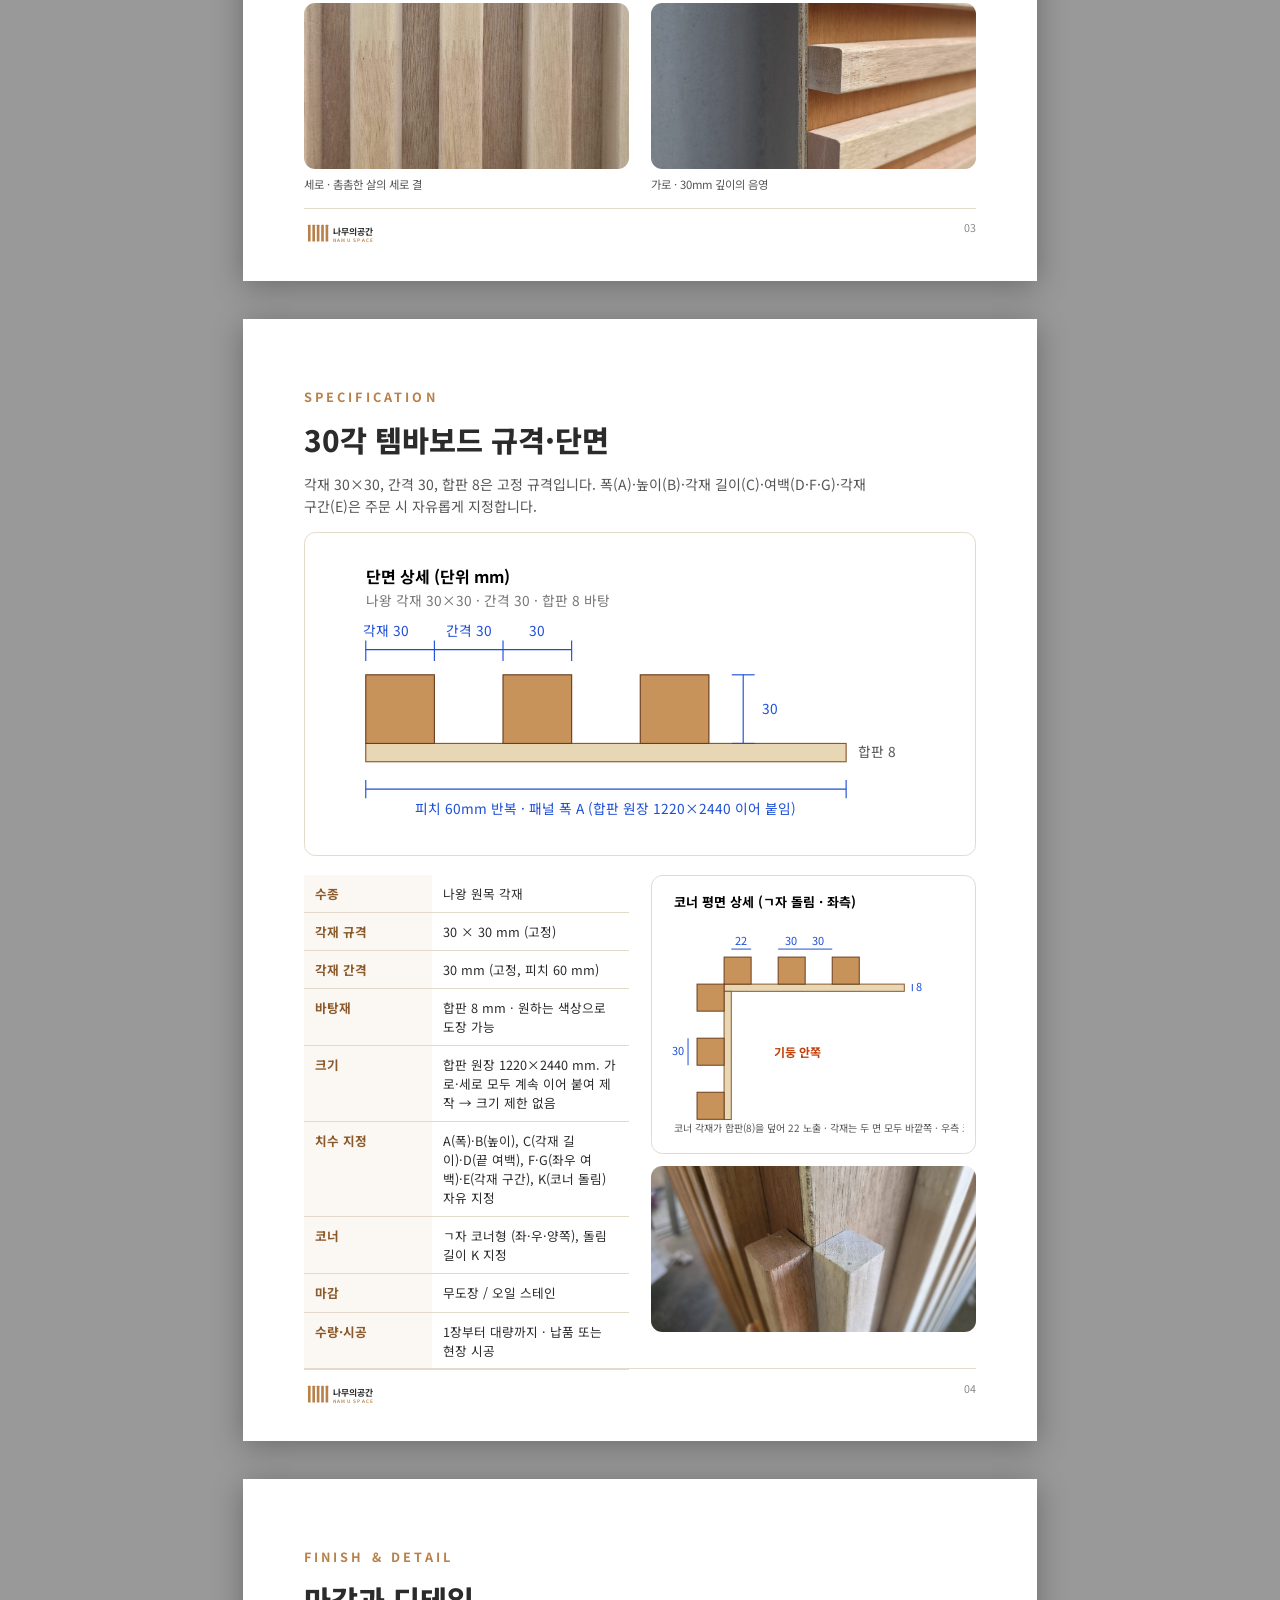
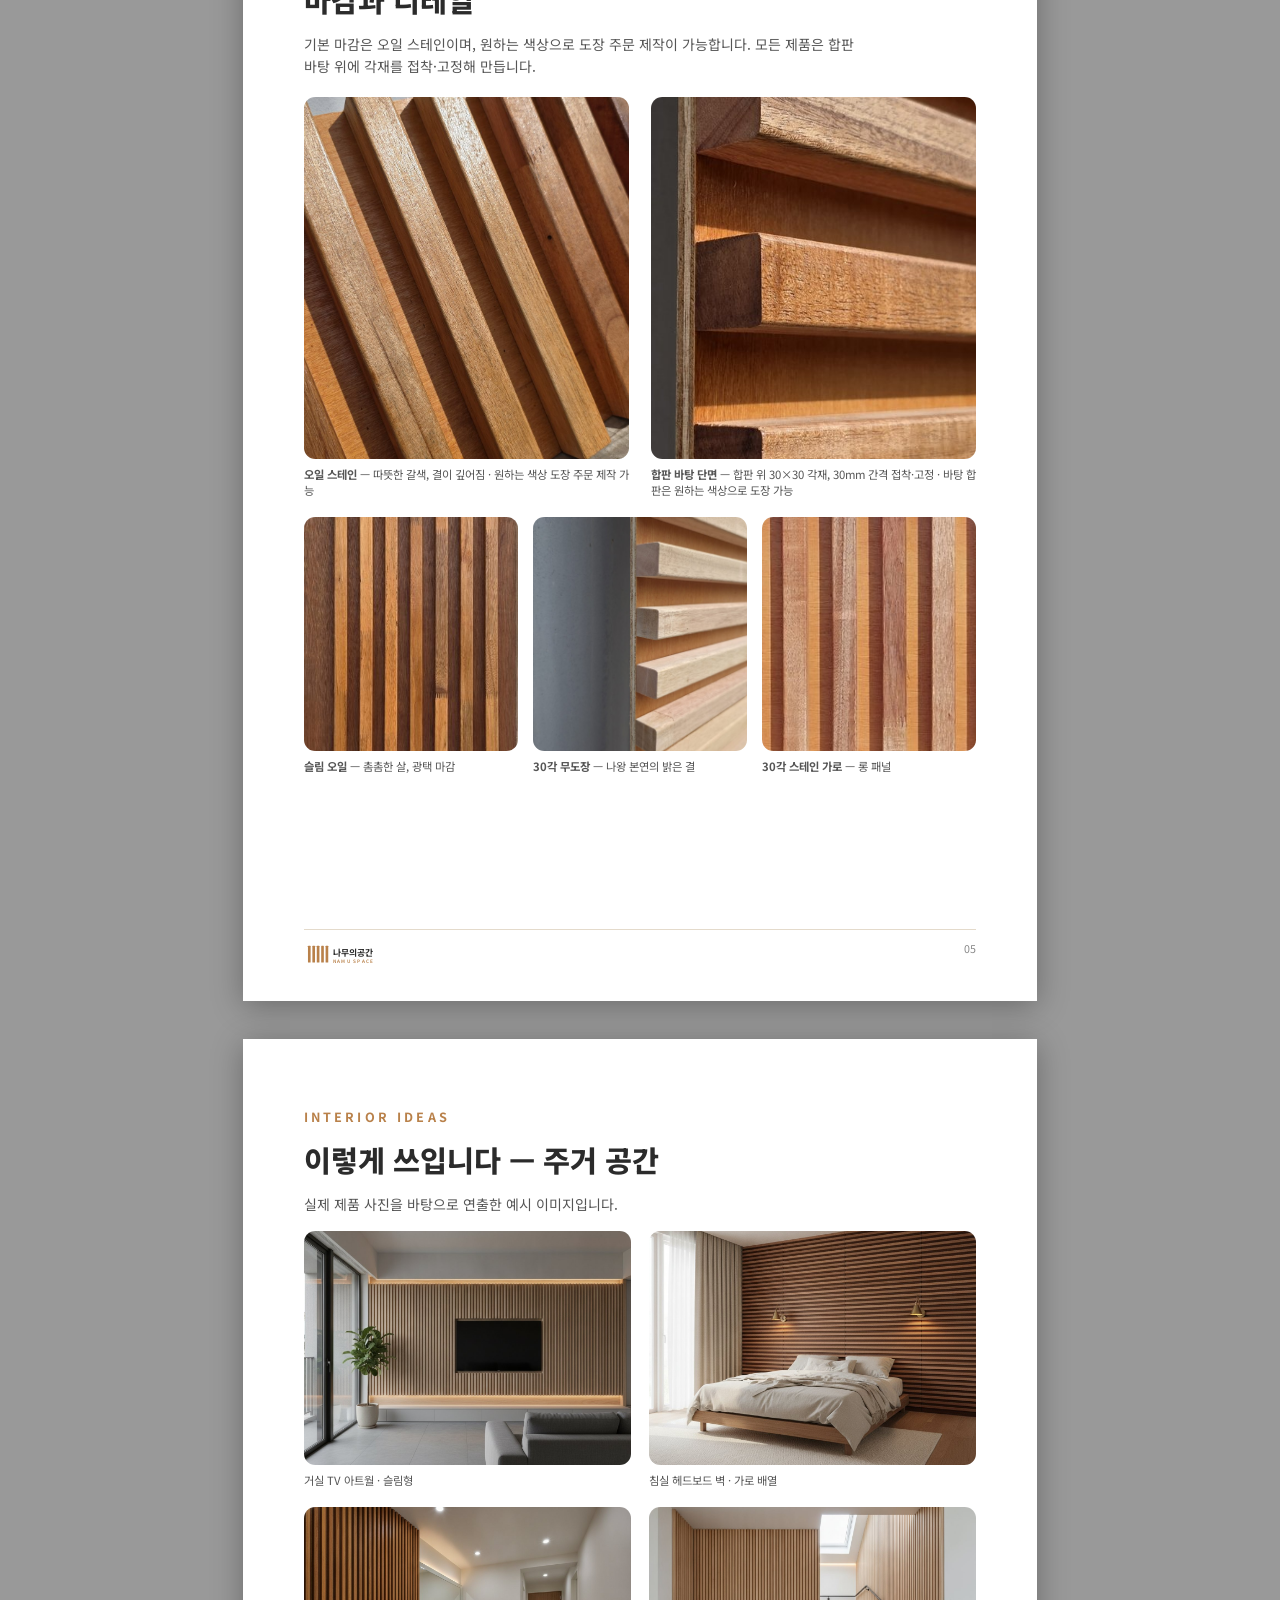
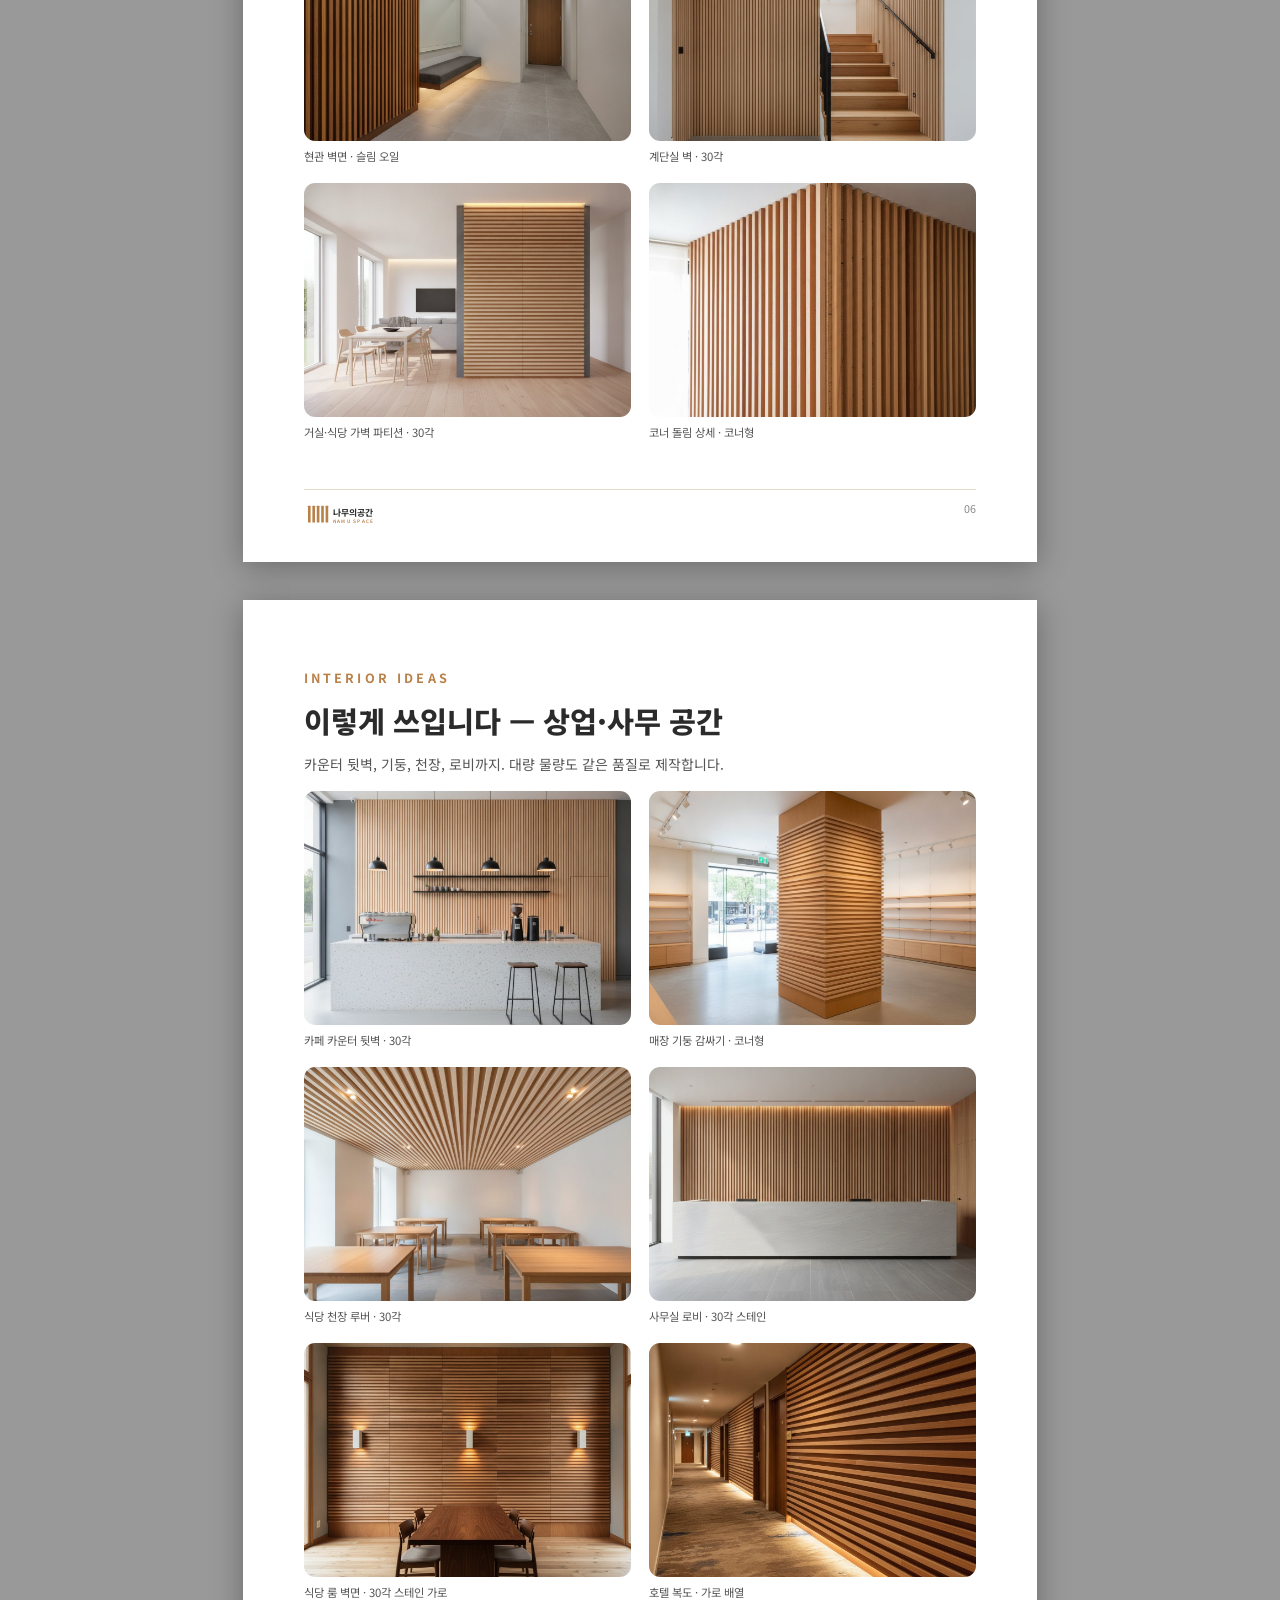
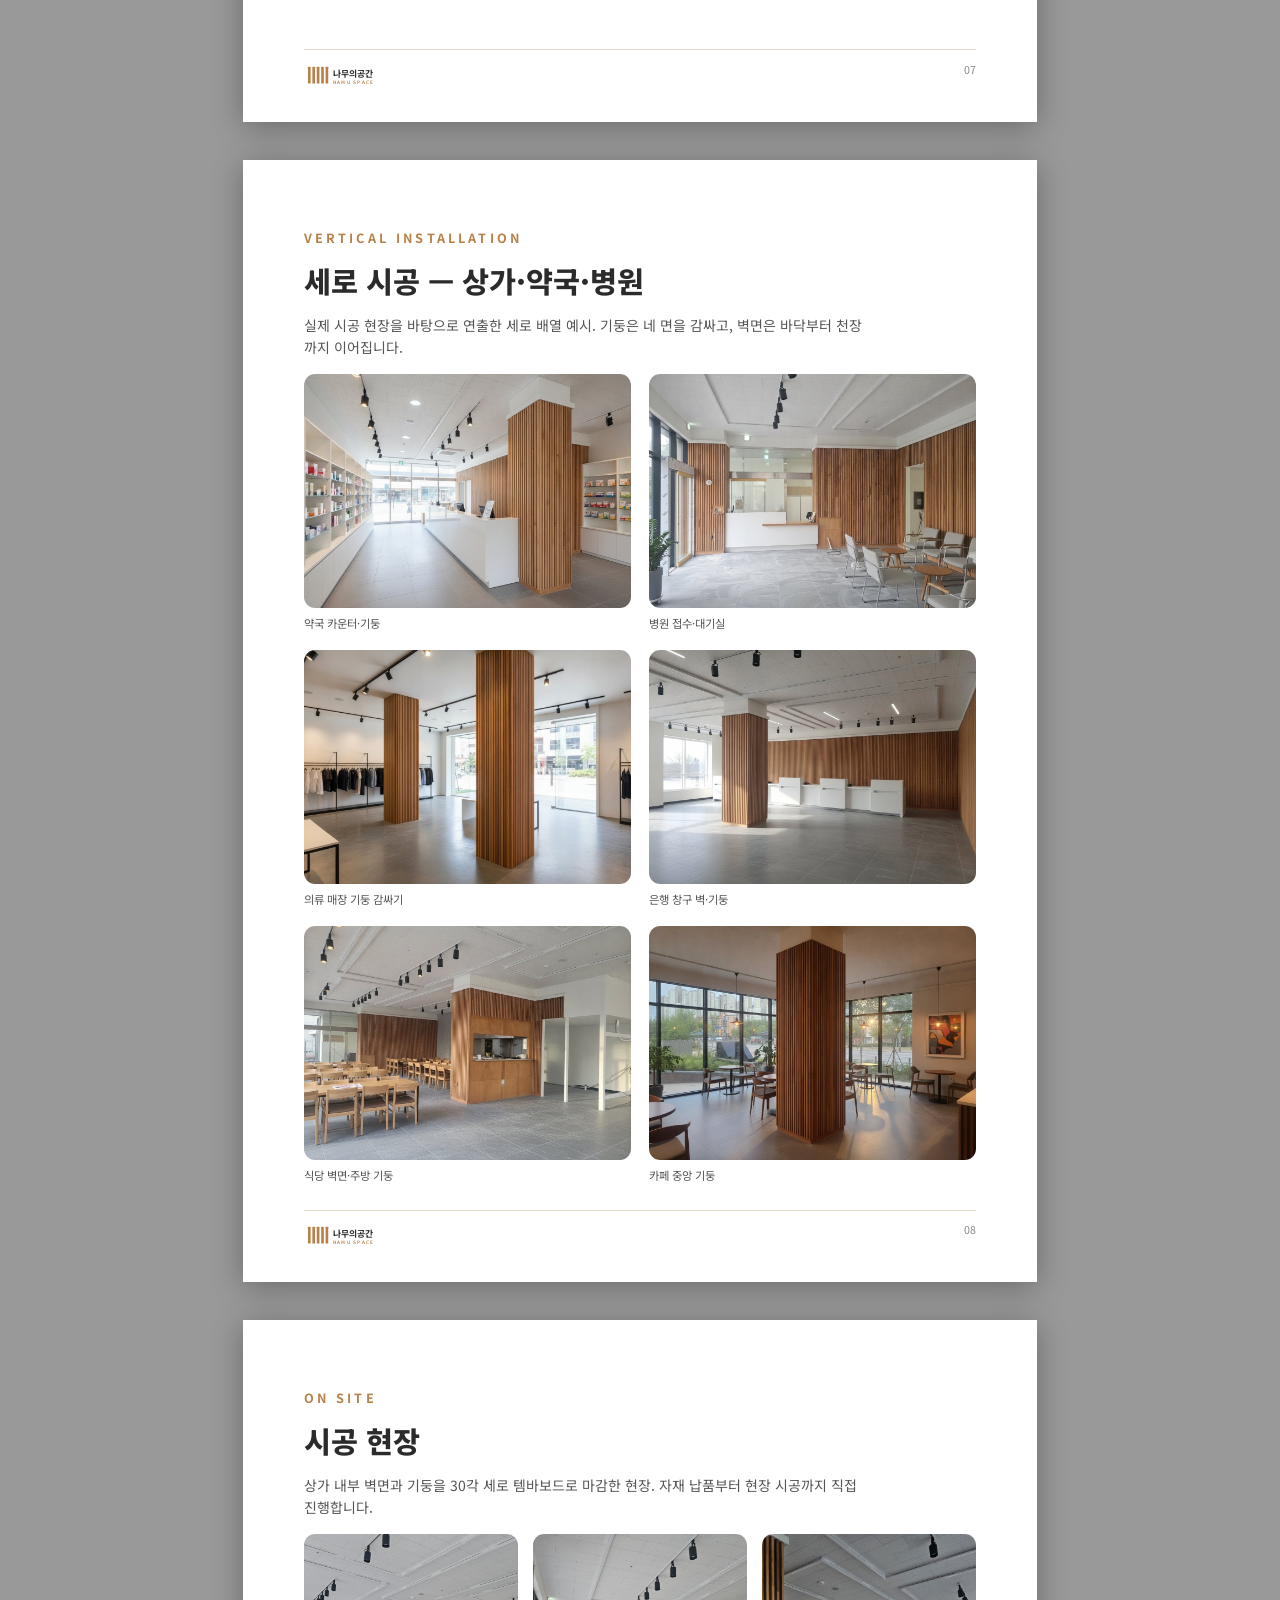
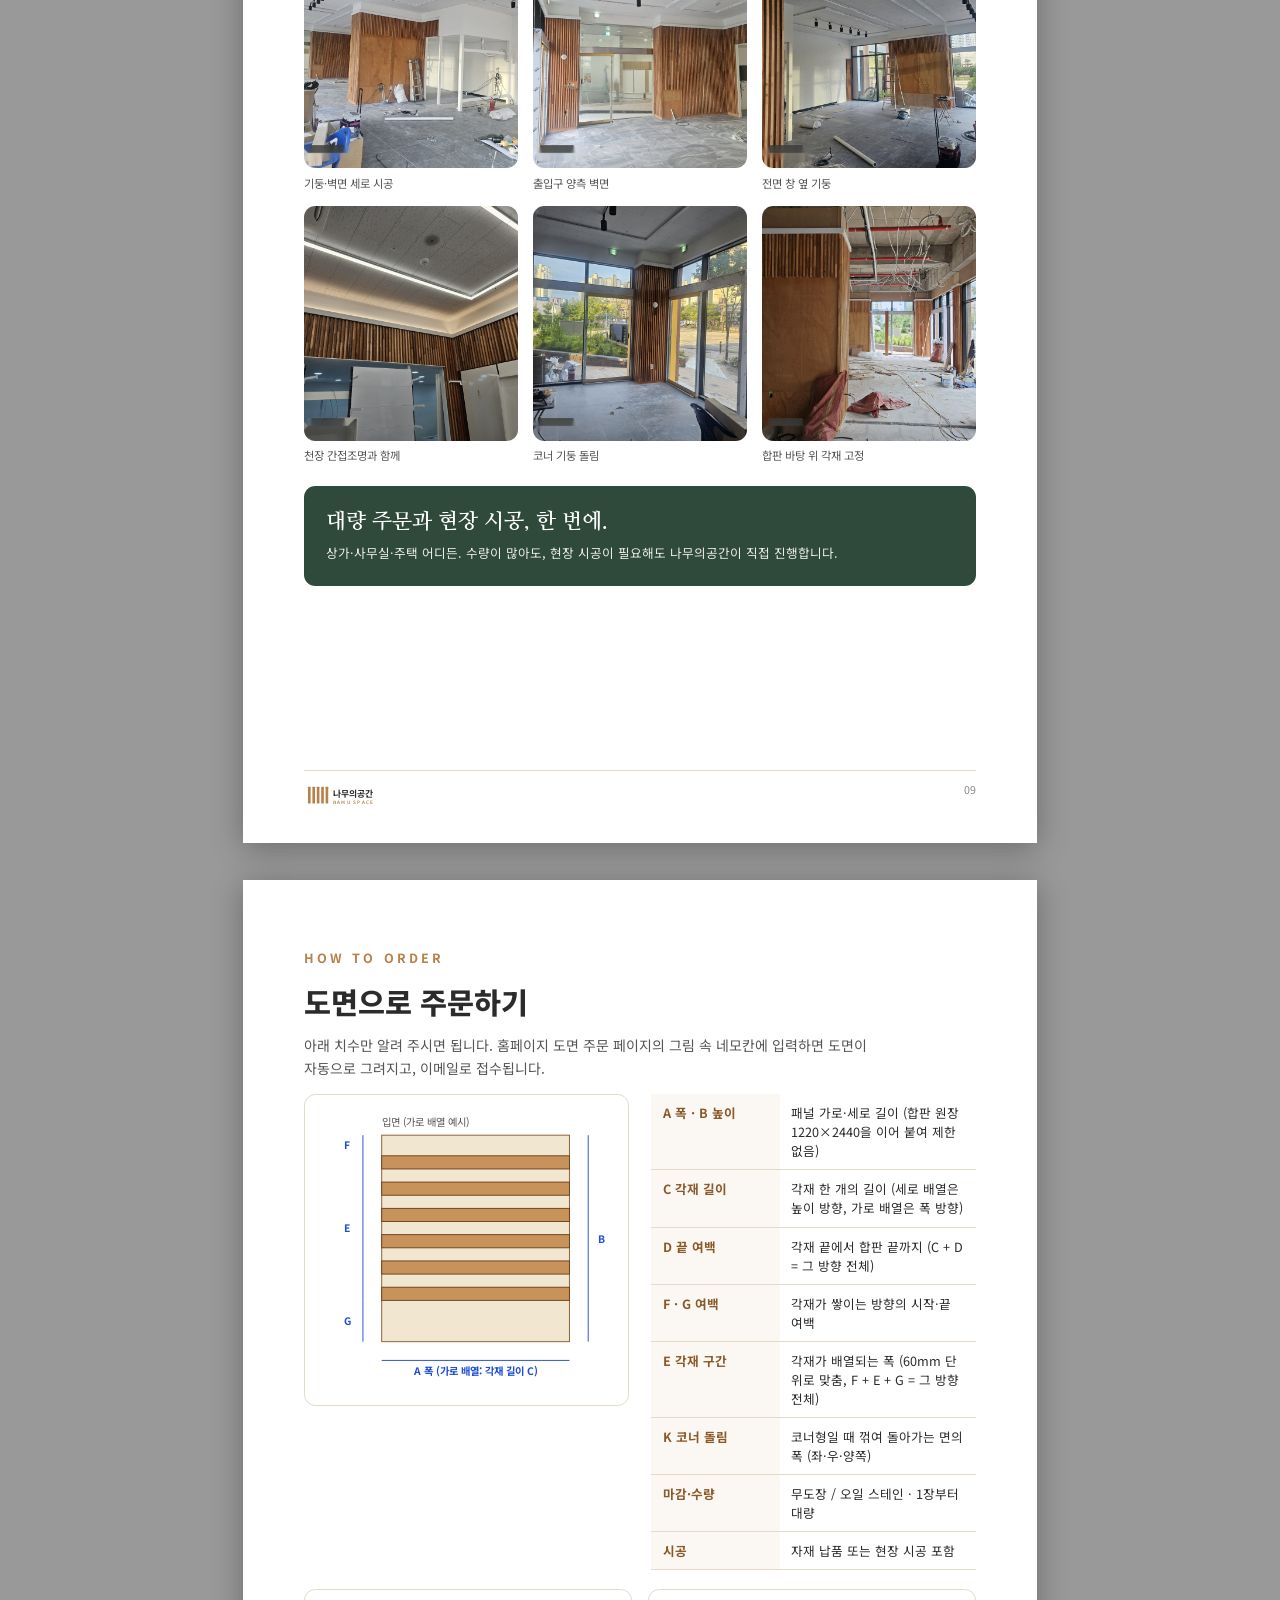
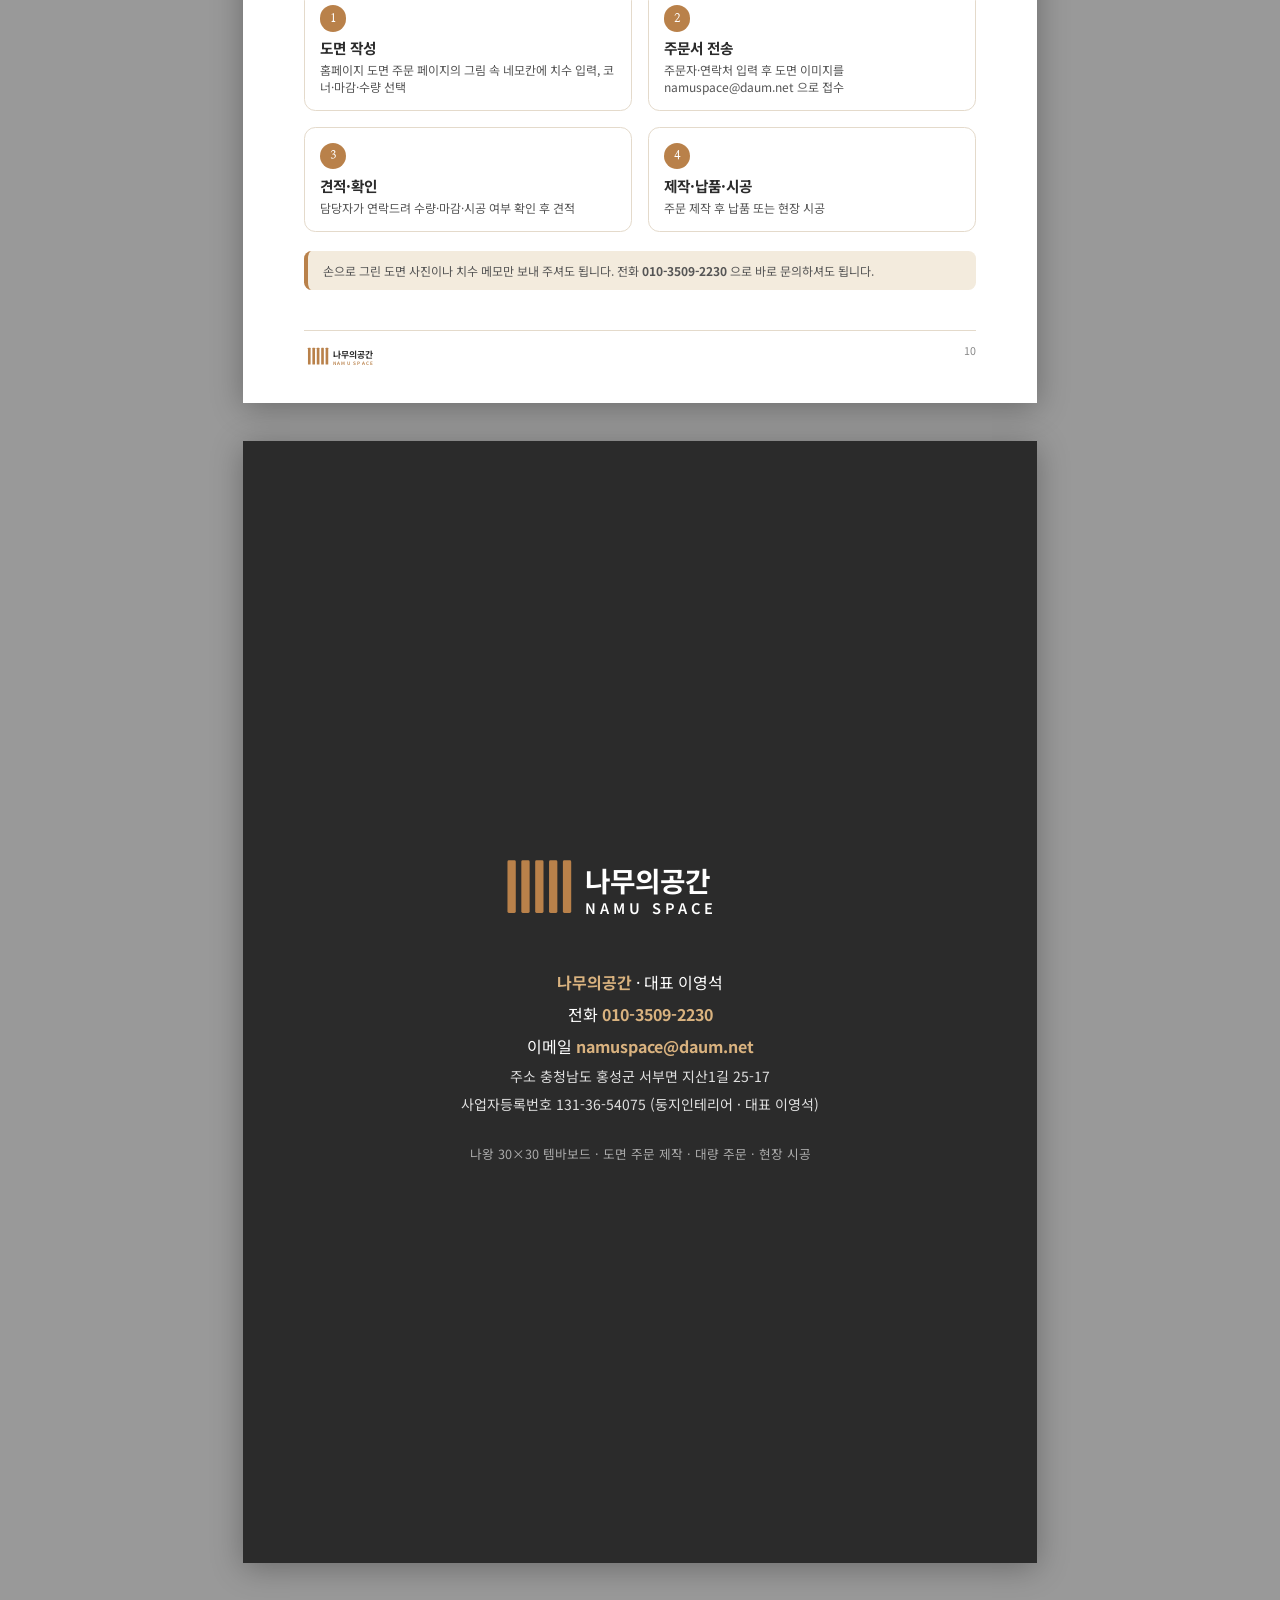
==== commit 0fba3939: "대표·접수 이메일을 namuspace@daum.net 으로 변경 (홈페이지 표시·메일 링크, 스크립트 기본값, 카탈로그·PDF, README) Co-Authored-By: Clau" ====
--- a/catalog/catalog.html
+++ b/catalog/catalog.html
@@ -89,7 +89,7 @@
     <div class="tag" style="background:rgba(255,255,255,.2);color:#fff">나왕 원목 · 합판 바탕 · 주문 제작</div>
     <h1 class="serif" style="margin-top:4mm">나무가 만드는<br>공간의 결</h1>
     <div class="sub">서두르는 손이 아니라 준비된 나무가 벽을 완성합니다. 현장은 고요하고, 마감은 고릅니다.</div>
-    <div class="meta"><span>나무의공간</span><span>대표 이영석</span><span>010-3509-2230</span><span>ykj5359@daum.net</span><span>충남 홍성군 서부면 지산1길 25-17</span></div>
+    <div class="meta"><span>나무의공간</span><span>대표 이영석</span><span>010-3509-2230</span><span>namuspace@daum.net</span><span>충남 홍성군 서부면 지산1길 25-17</span></div>
   </div>
 </section>
 
@@ -328,7 +328,7 @@
   </div>
   <div class="steps" style="margin-top:5mm">
     <div class="step"><b>1</b><h4>도면 작성</h4>홈페이지 도면 주문 페이지의 그림 속 네모칸에 치수 입력, 코너·마감·수량 선택</div>
-    <div class="step"><b>2</b><h4>주문서 전송</h4>주문자·연락처 입력 후 도면 이미지를 ykj5359@daum.net 으로 접수</div>
+    <div class="step"><b>2</b><h4>주문서 전송</h4>주문자·연락처 입력 후 도면 이미지를 namuspace@daum.net 으로 접수</div>
     <div class="step"><b>3</b><h4>견적·확인</h4>담당자가 연락드려 수량·마감·시공 여부 확인 후 견적</div>
     <div class="step"><b>4</b><h4>제작·납품·시공</h4>주문 제작 후 납품 또는 현장 시공</div>
   </div>
@@ -342,7 +342,7 @@
   <div class="ct">
     <div><b>나무의공간</b> · 대표 이영석</div>
     <div>전화 <b>010-3509-2230</b></div>
-    <div>이메일 <b>ykj5359@daum.net</b></div>
+    <div>이메일 <b>namuspace@daum.net</b></div>
     <div style="font-size:10.5pt;opacity:.85">주소 충청남도 홍성군 서부면 지산1길 25-17</div>
     <div style="font-size:10.5pt;opacity:.85">사업자등록번호 131-36-54075 (둥지인테리어 · 대표 이영석)</div>
     <div style="font-size:9.5pt;opacity:.6;margin-top:6mm">나왕 30×30 템바보드 · 도면 주문 제작 · 대량 주문 · 현장 시공</div>
